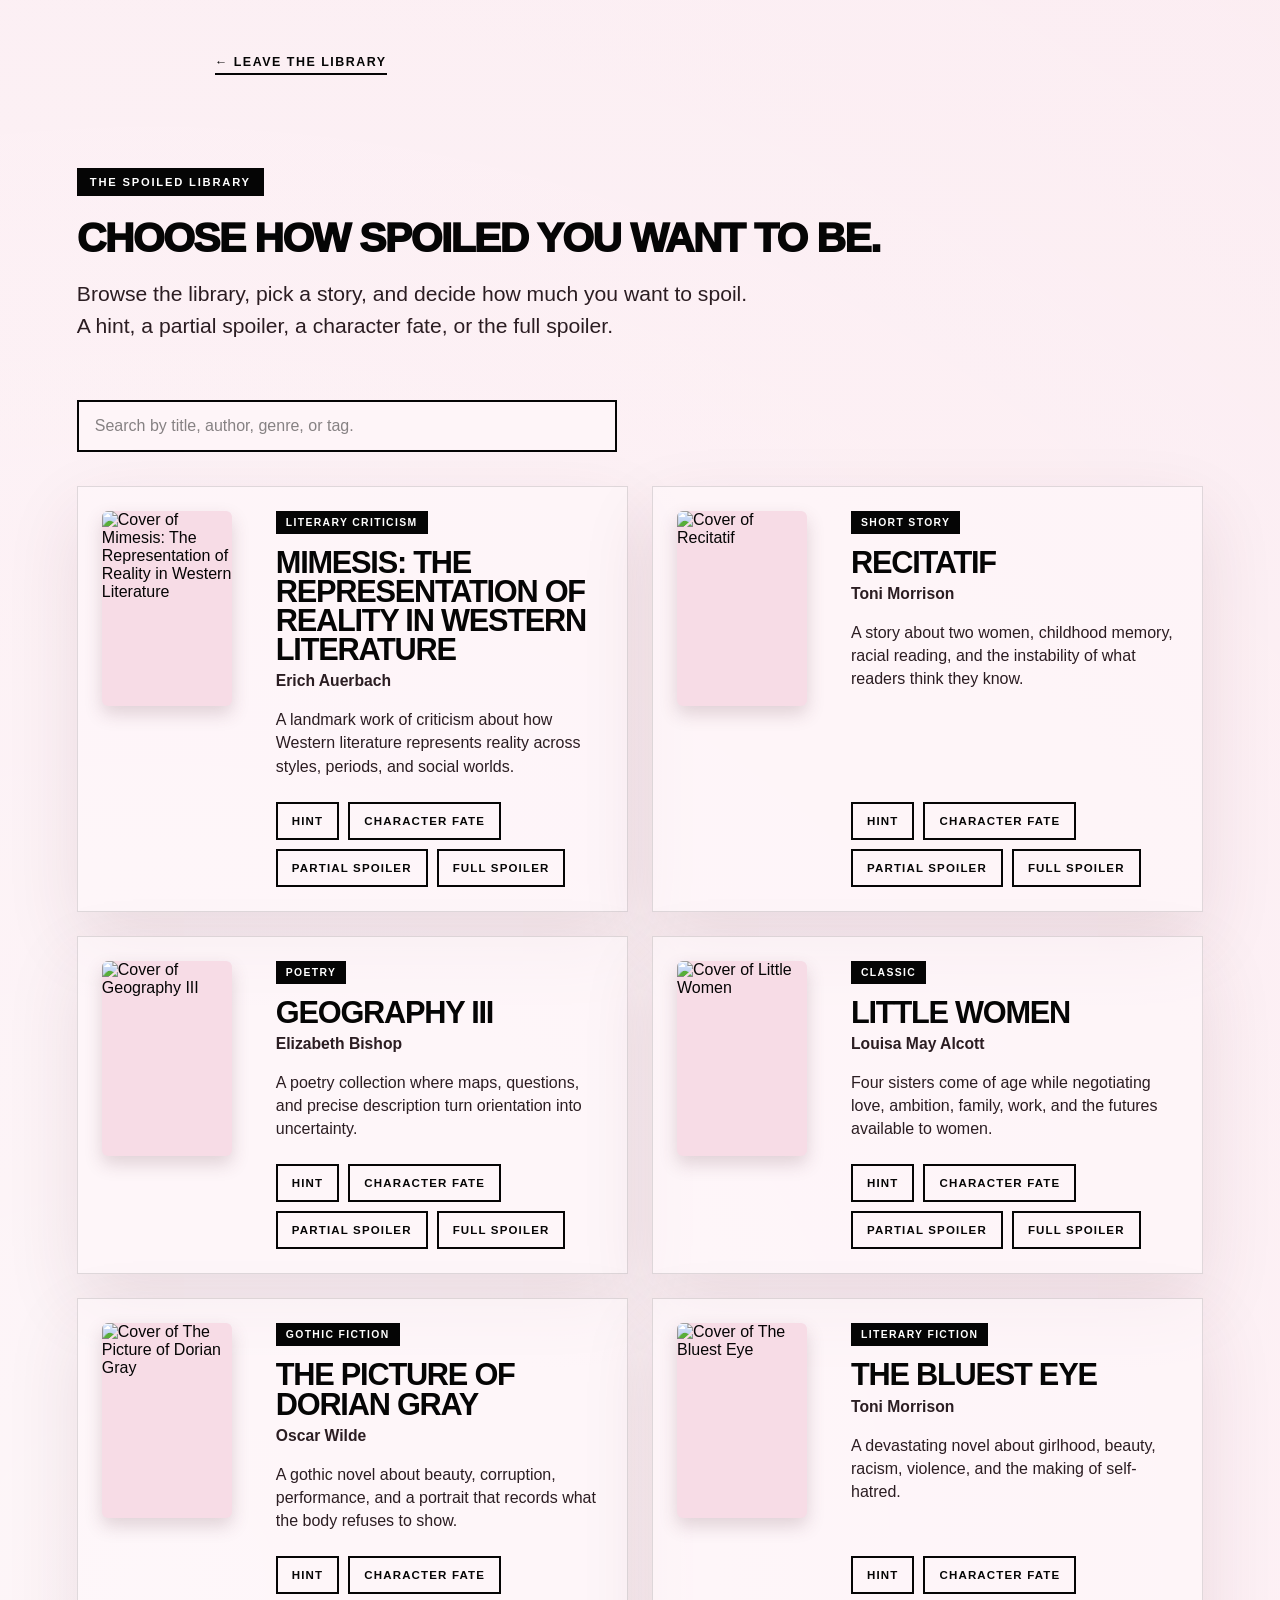
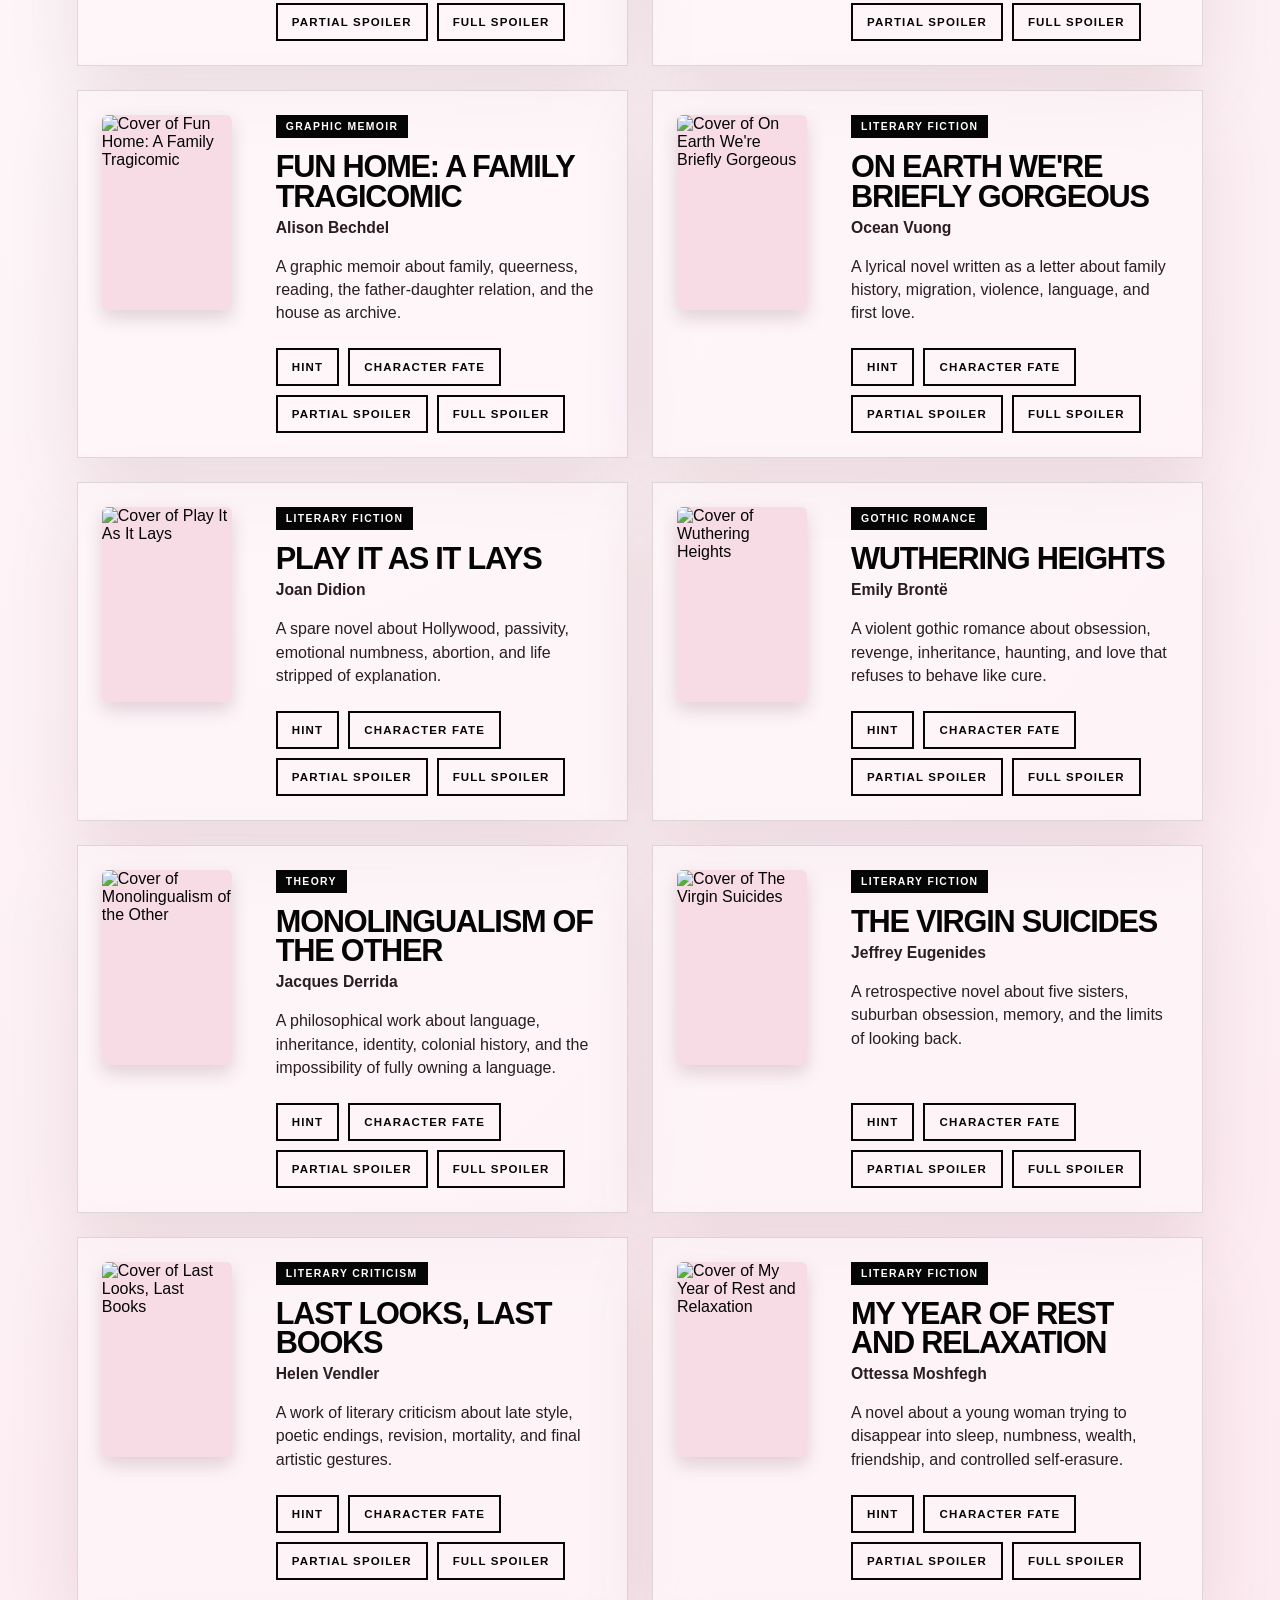
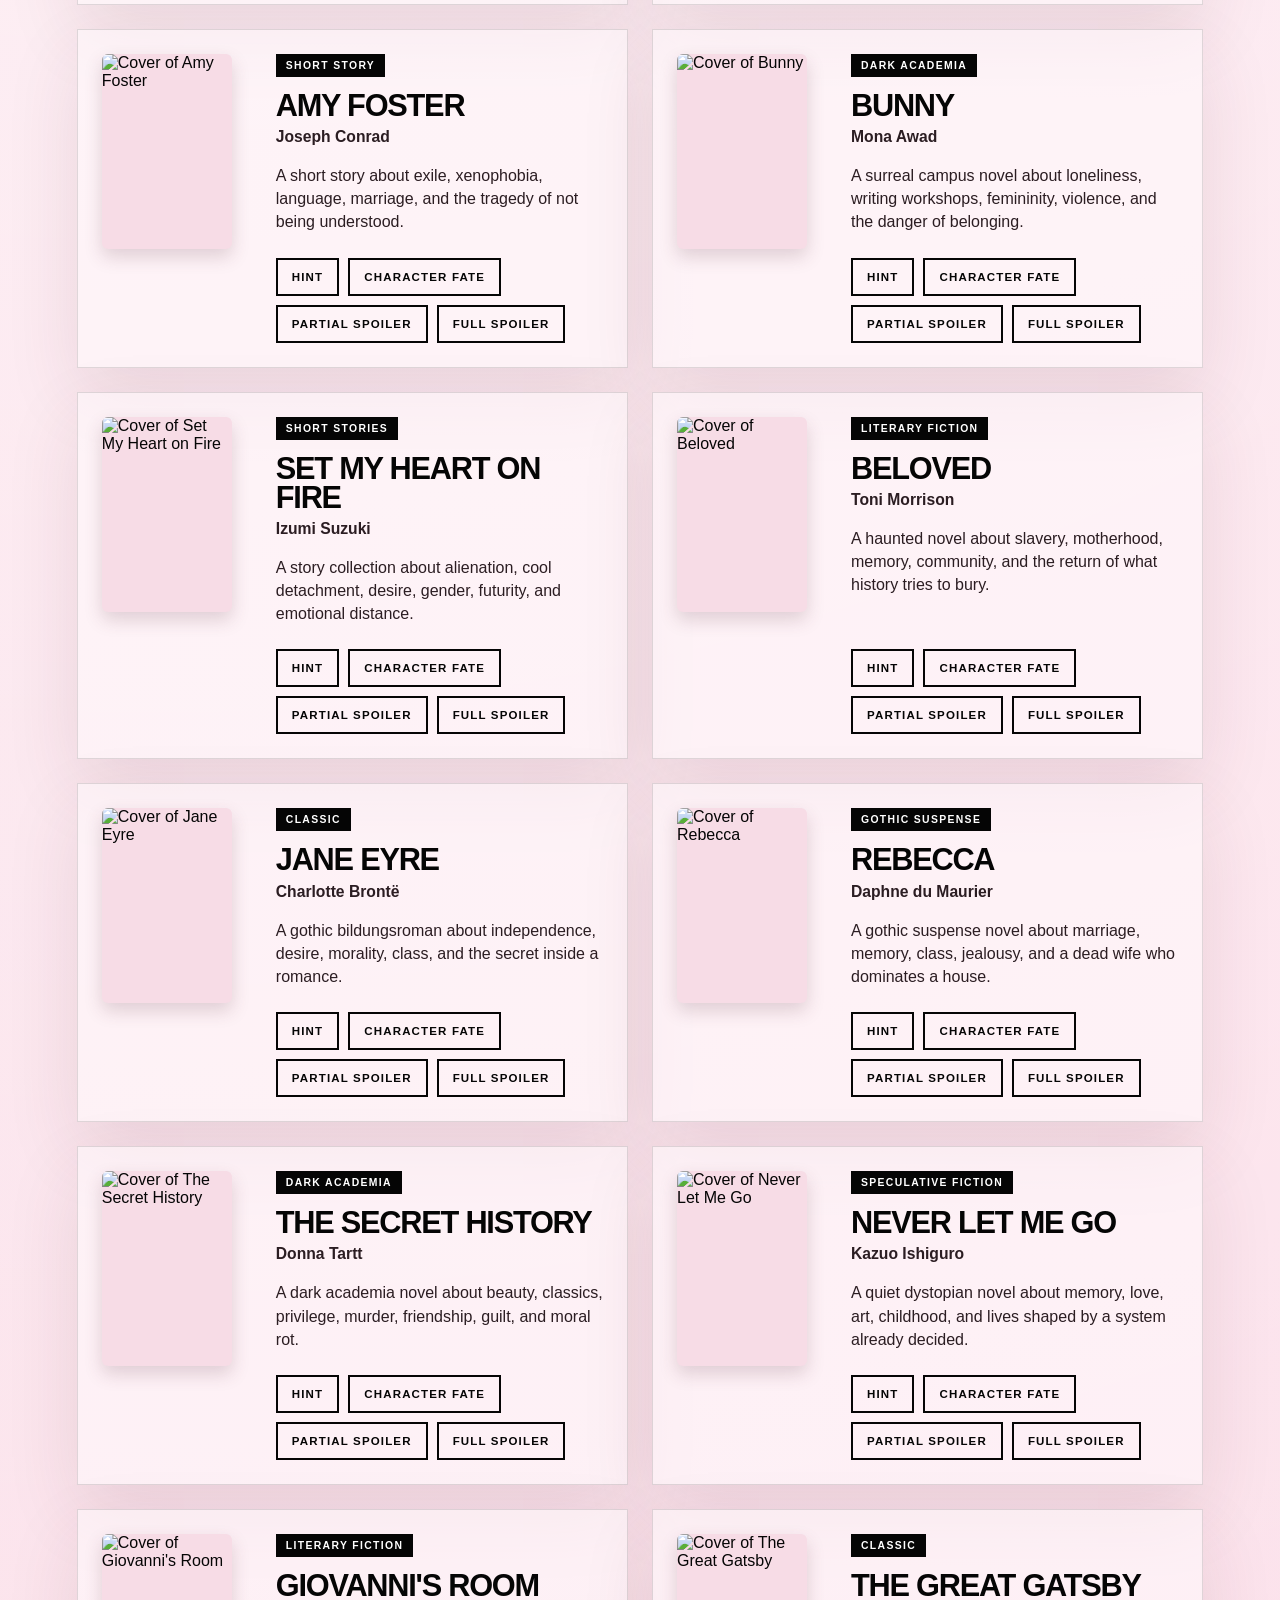
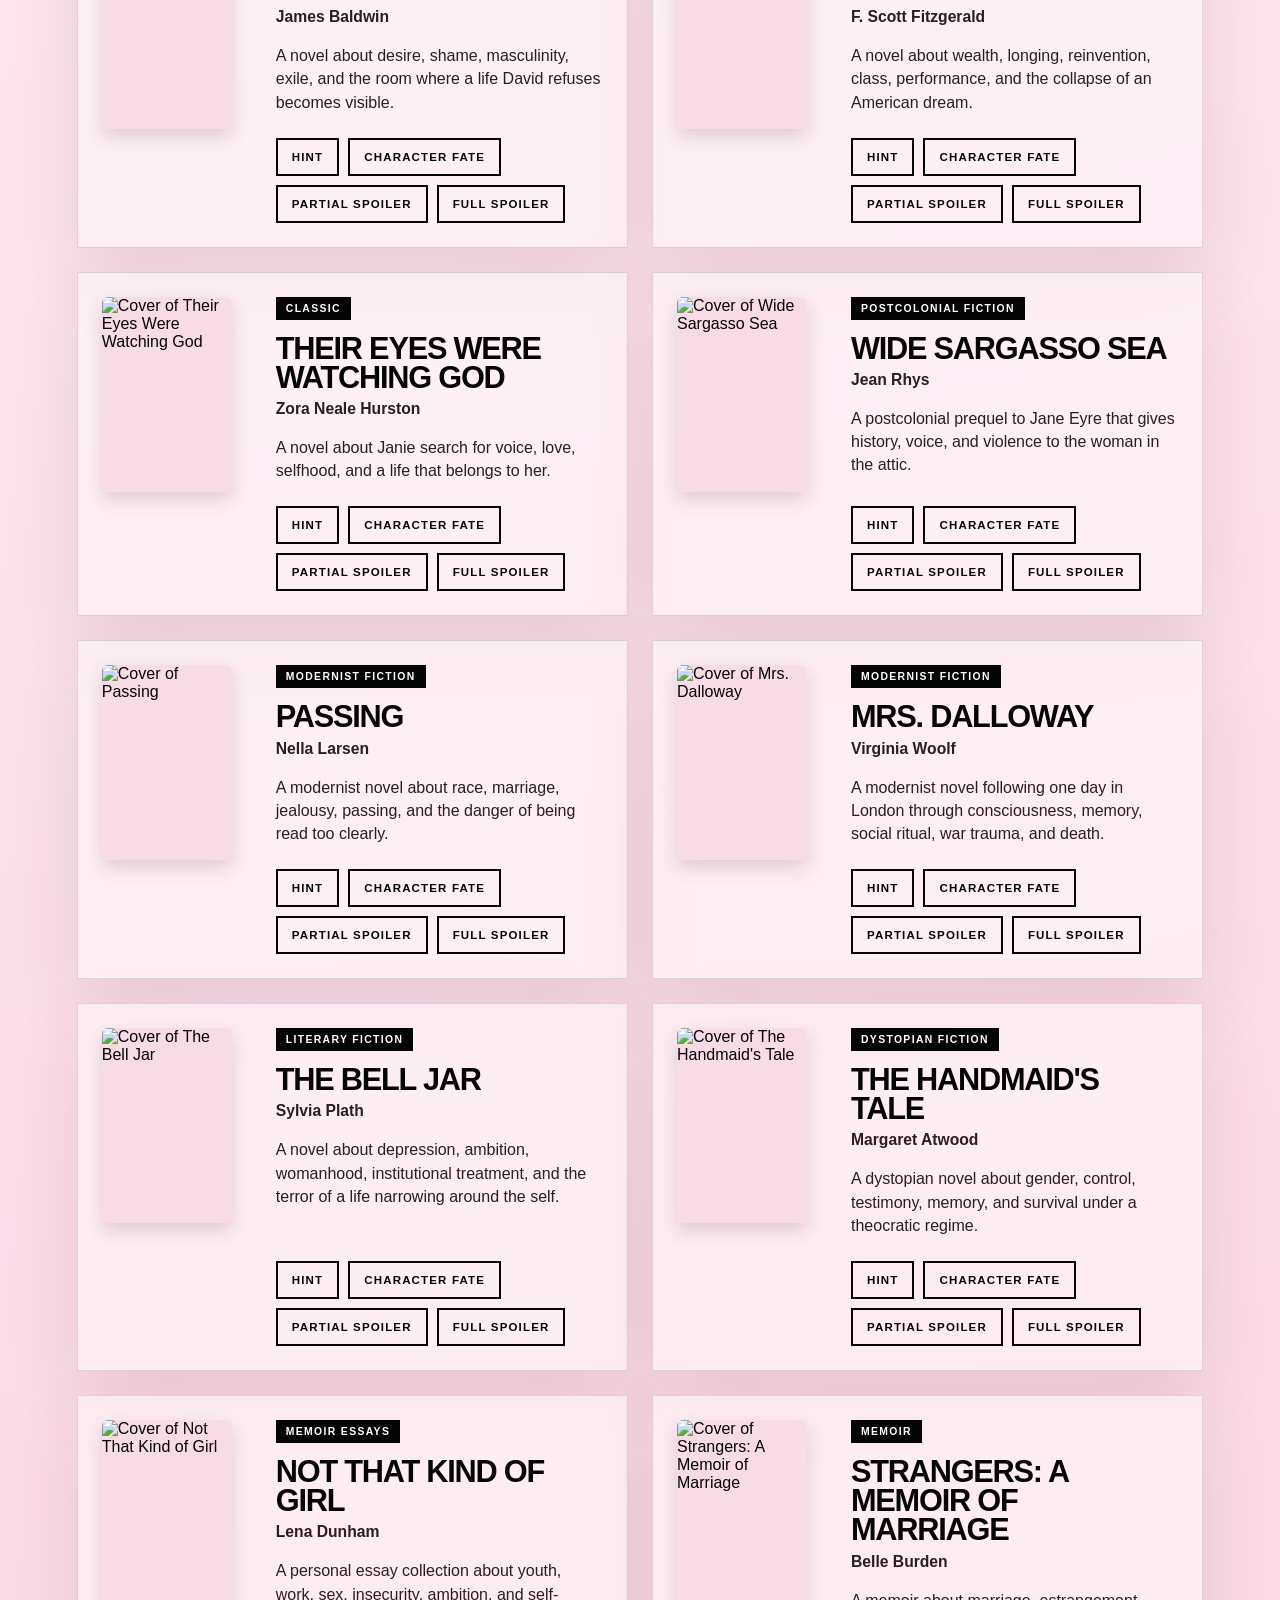
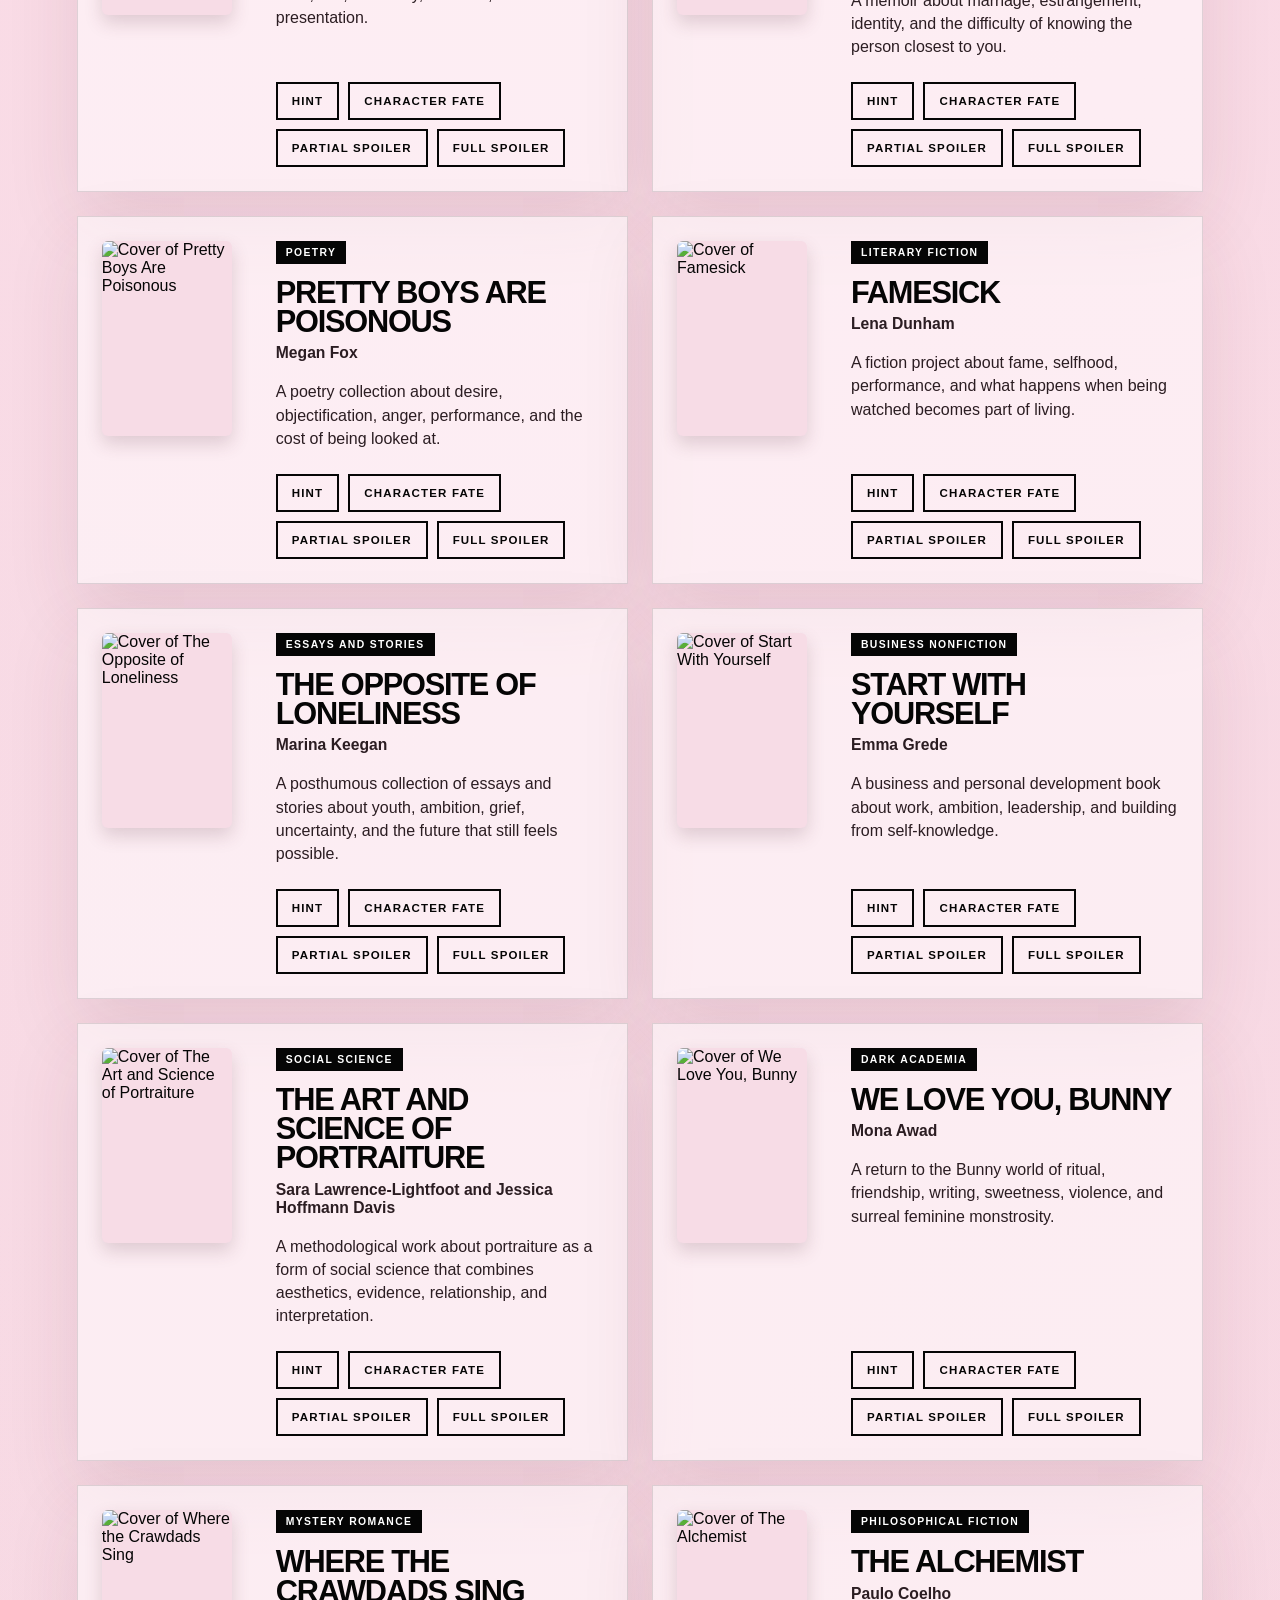
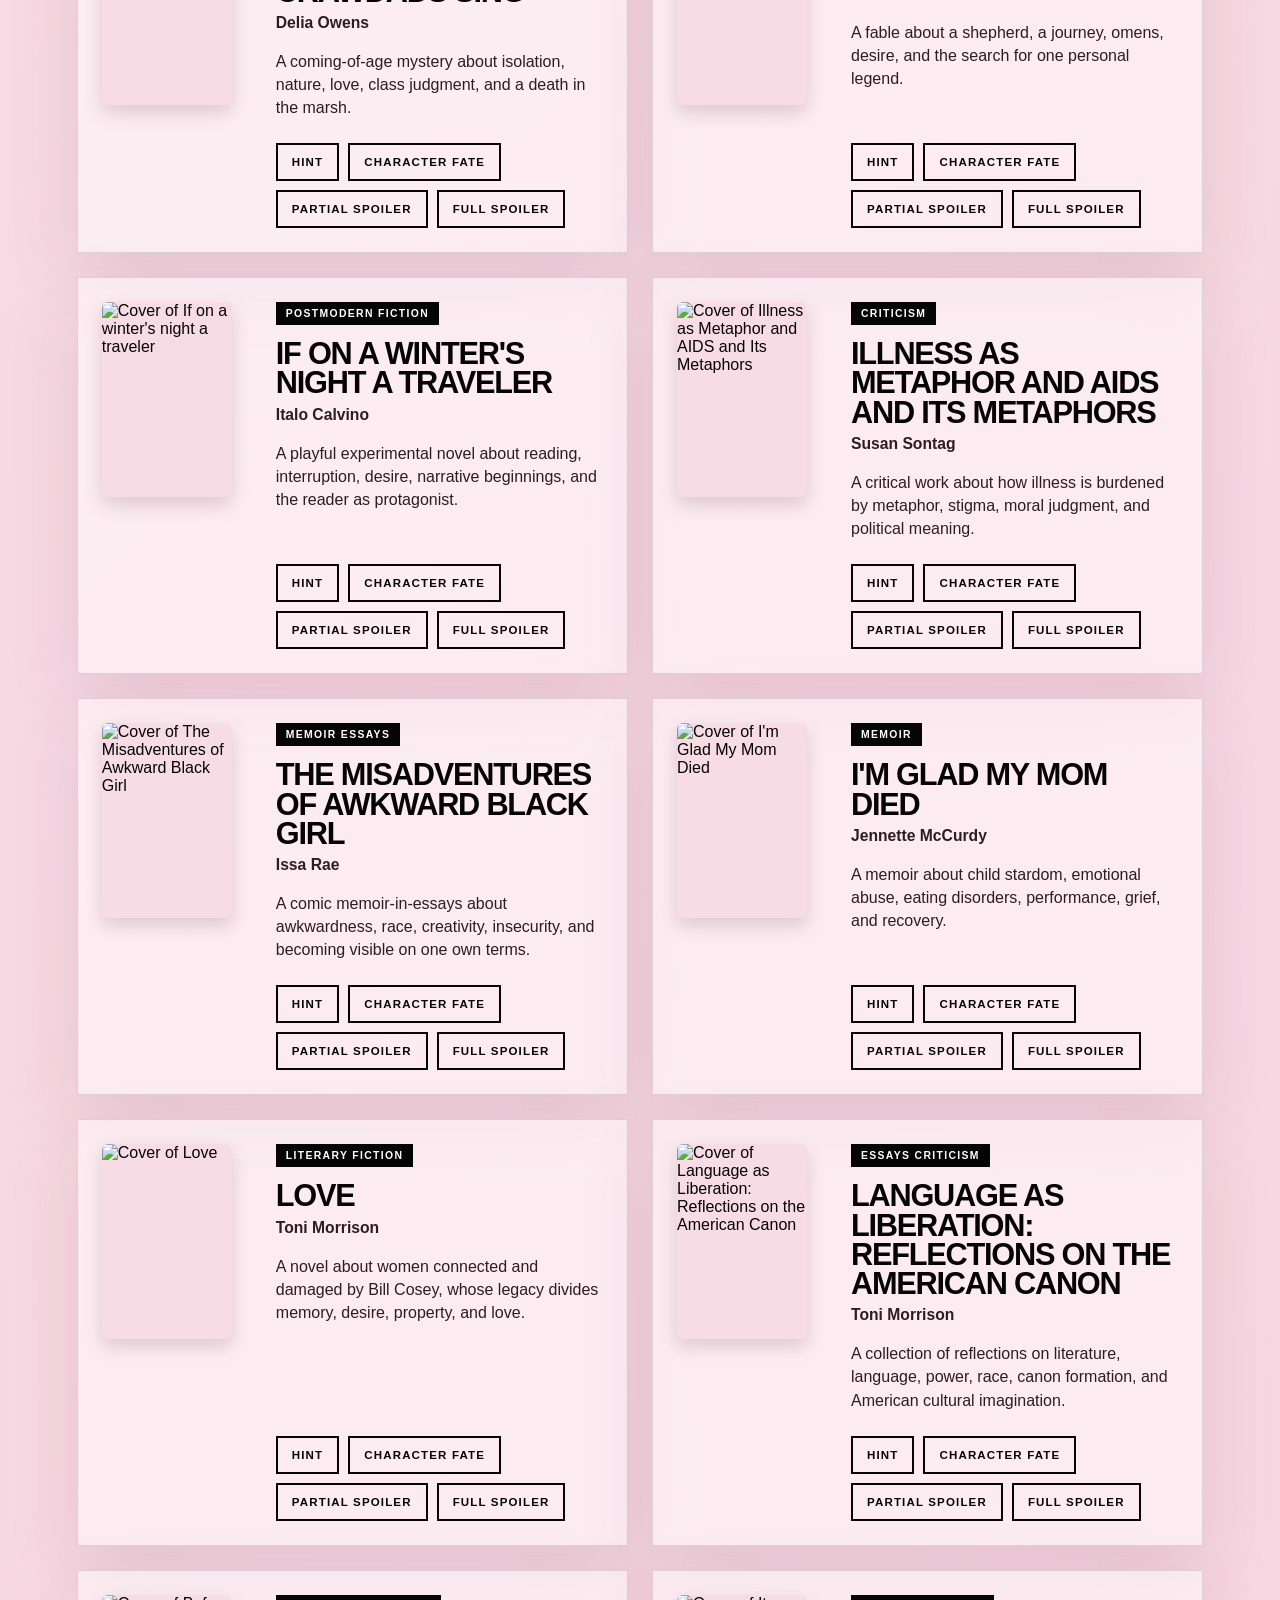
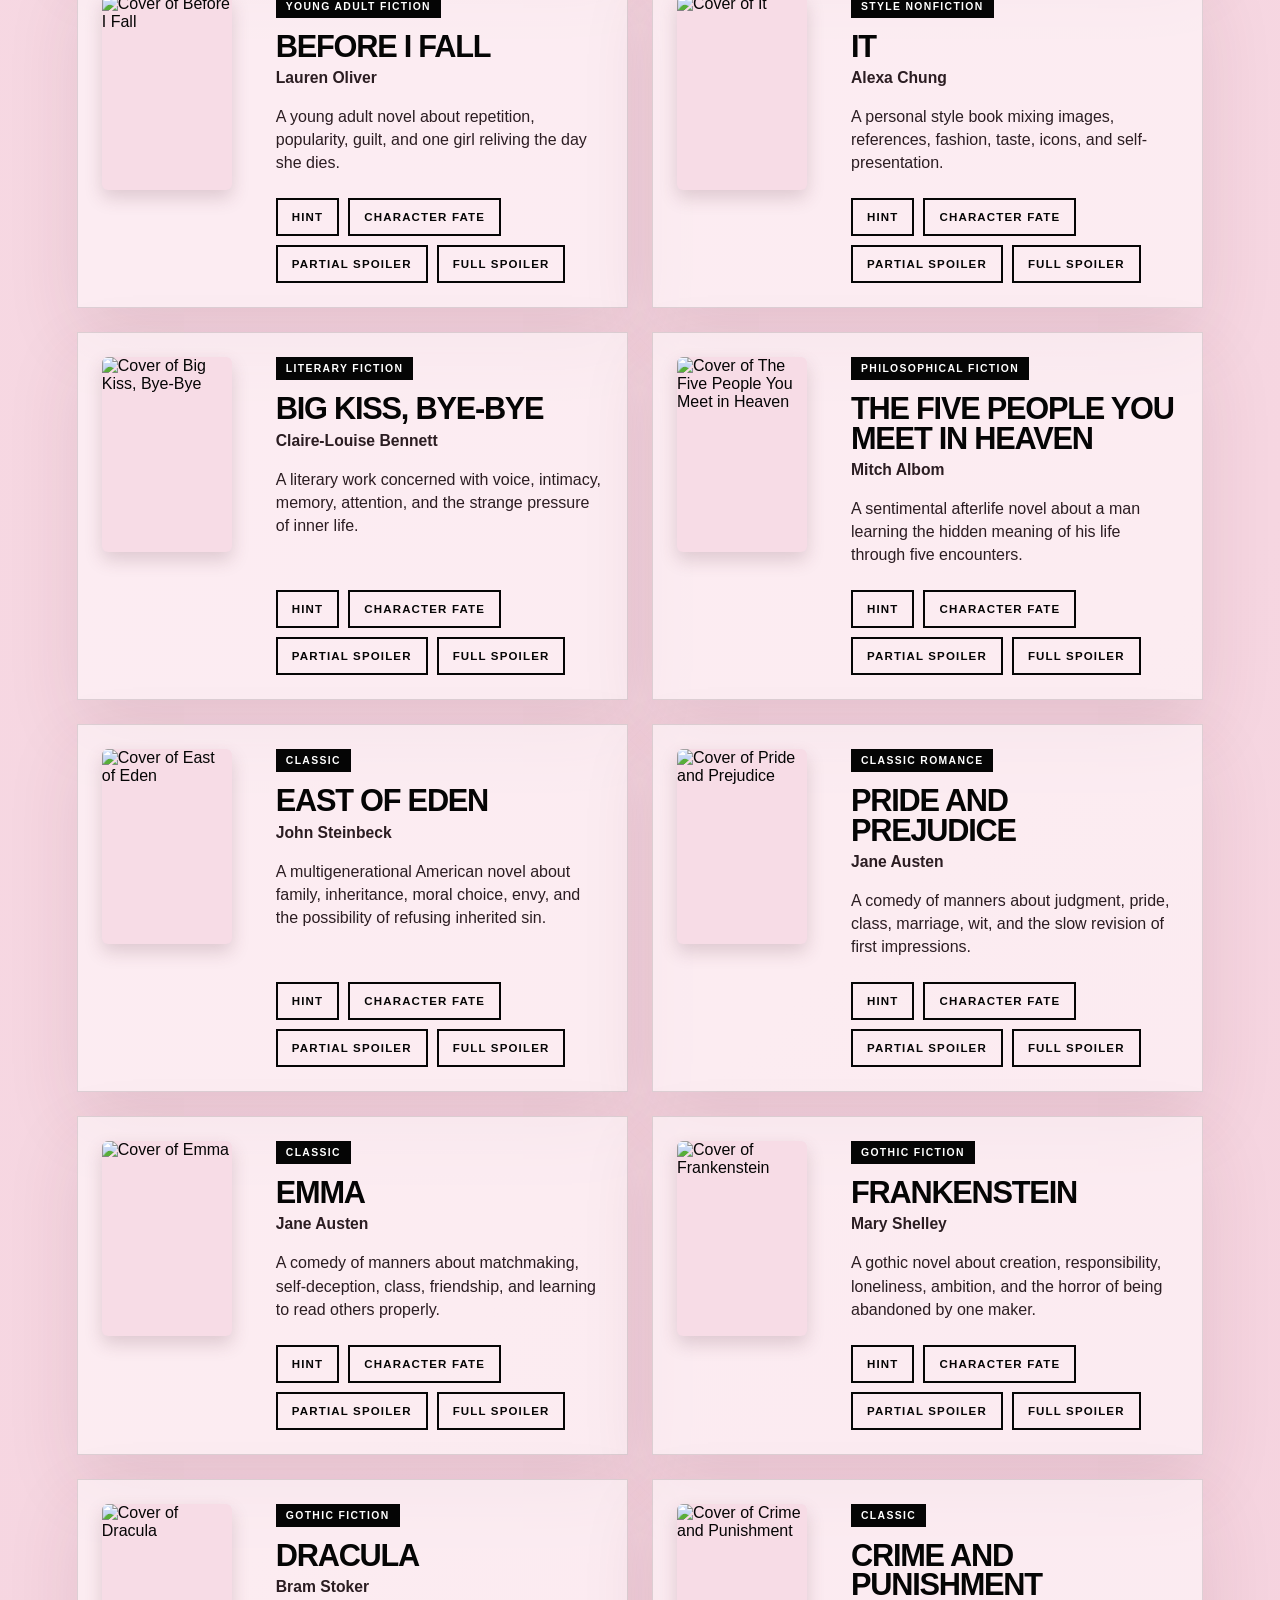
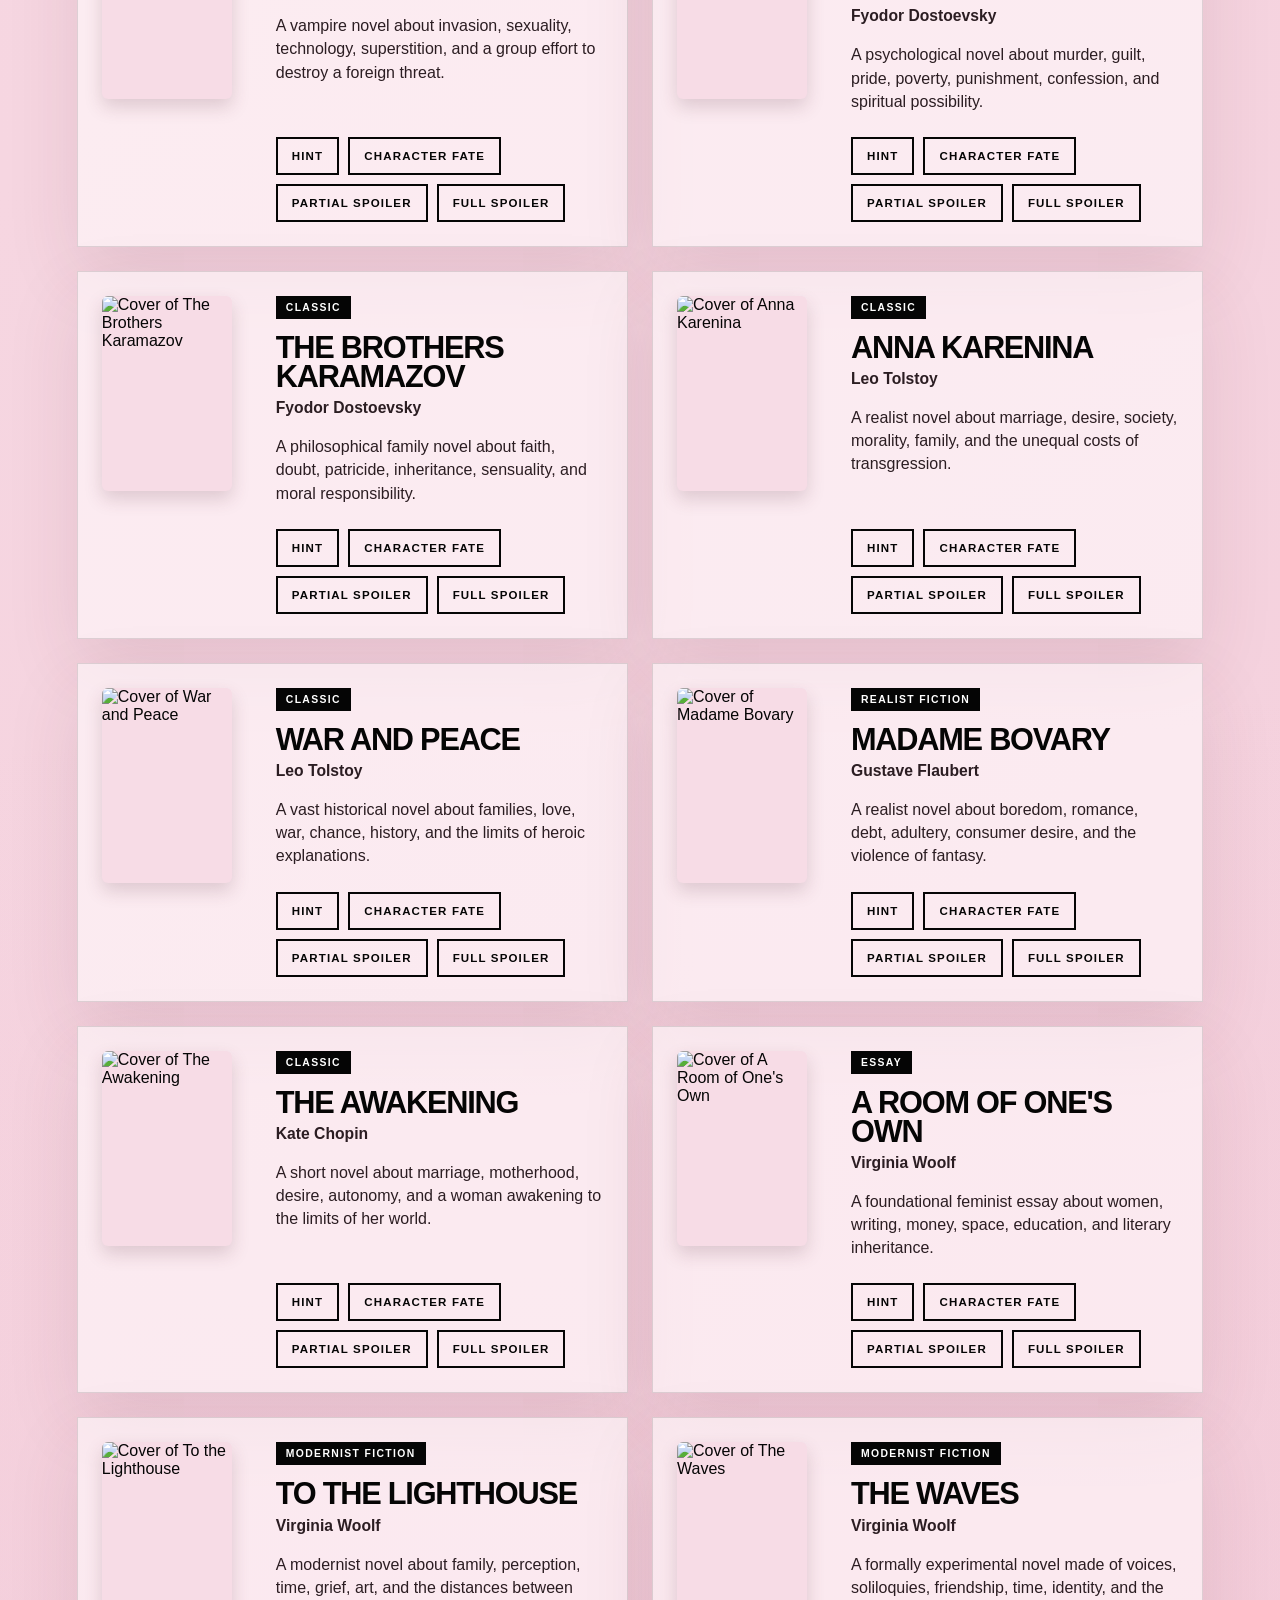
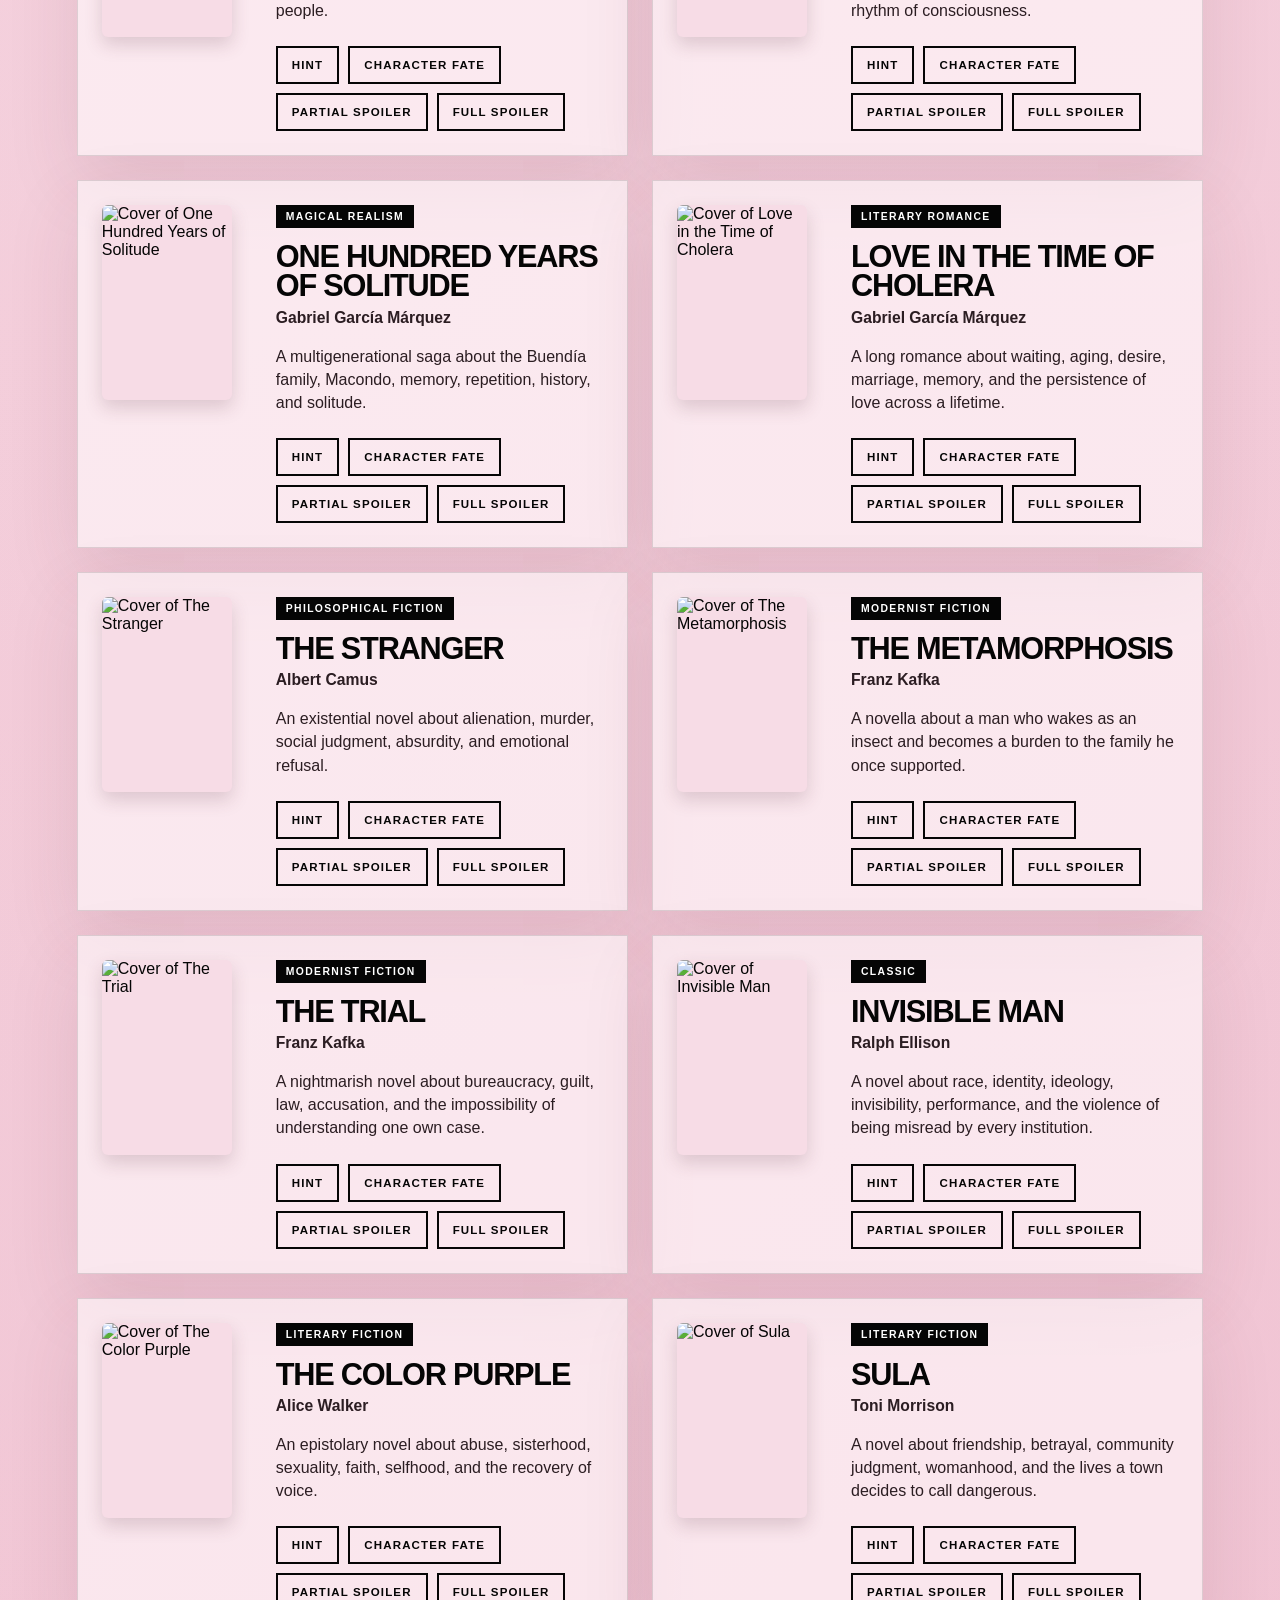
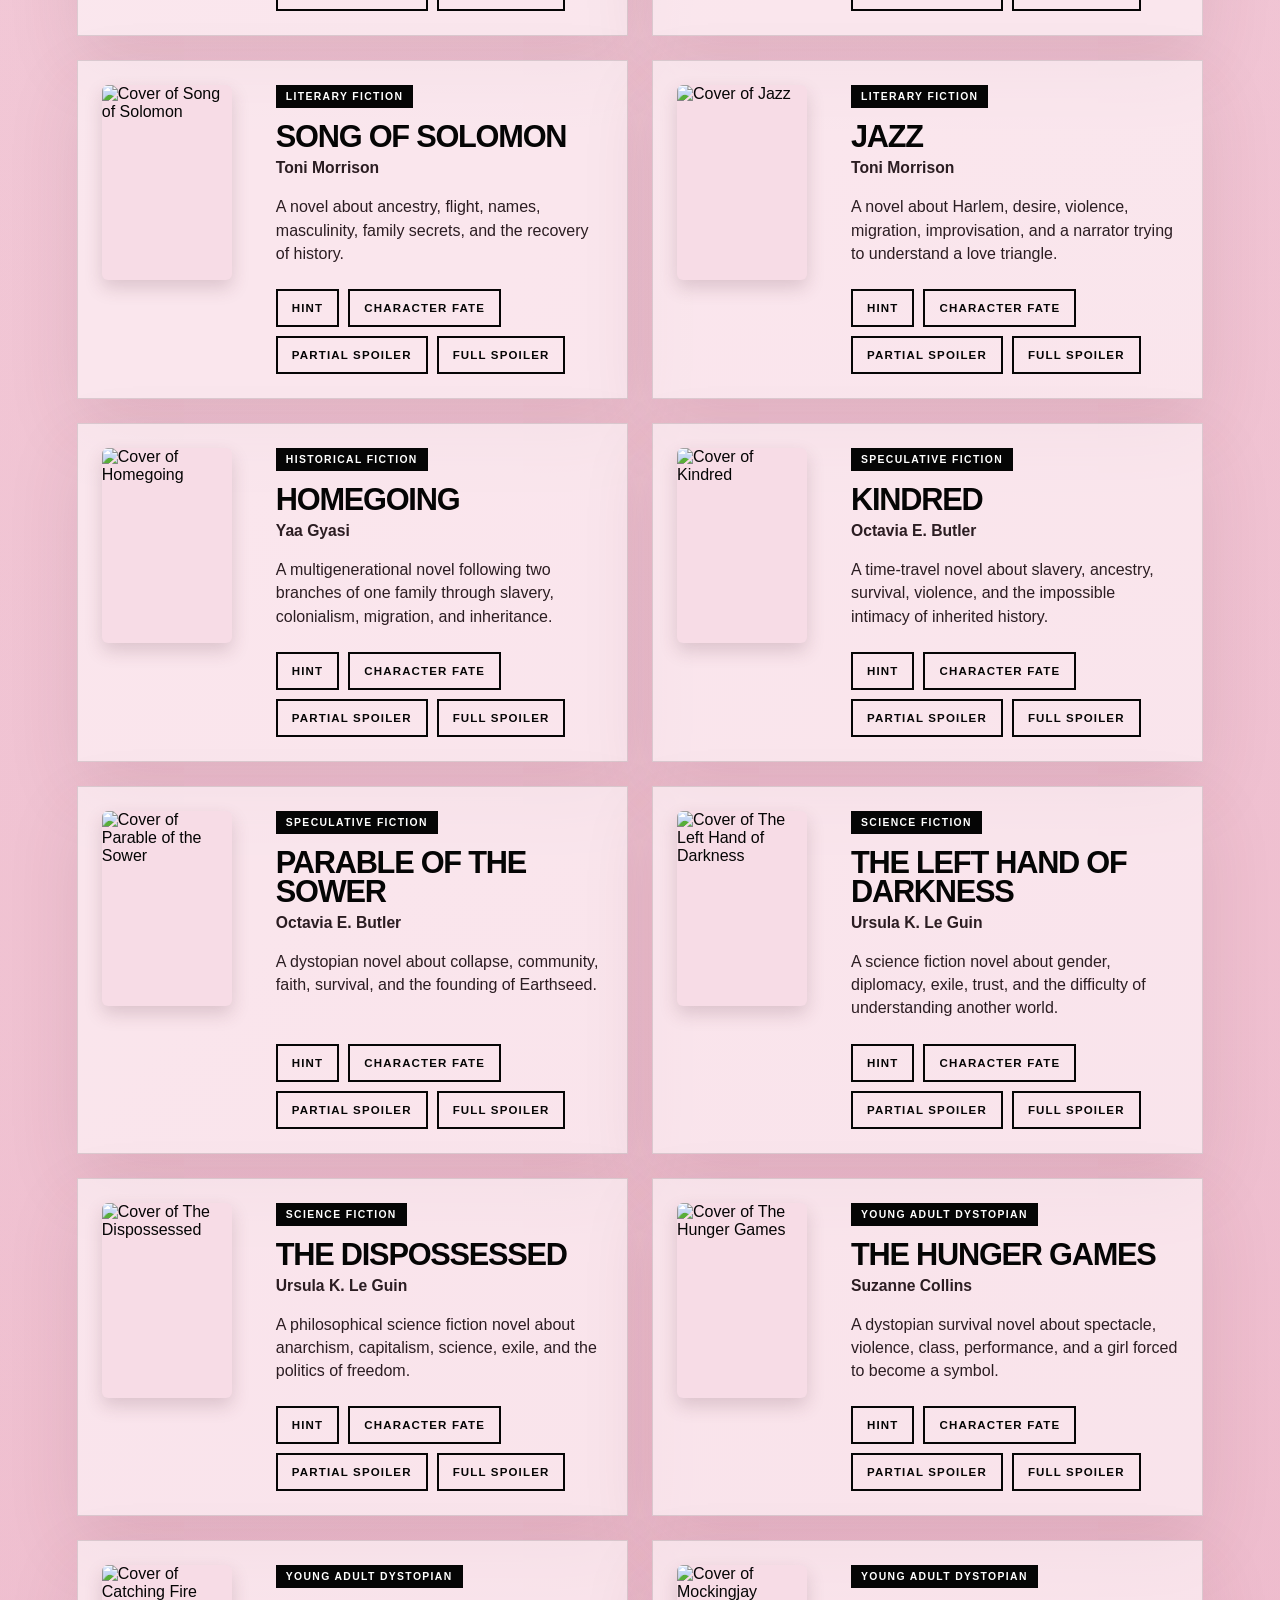
==== library.html @ d6503290 "fixing file name" ====
<!DOCTYPE html>
<html lang="en">
<head>
  <meta charset="UTF-8" />
  <meta name="viewport" content="width=device-width, initial-scale=1.0" />
  <title>Spoiled Library</title>
  <link rel="stylesheet" href="library.css" />
</head>

<body>
  <main class="library-page">

    <header class="library-topbar">
      <a href="index.html" class="logo-link">
        <img src="images/spoiled-logo.png" alt="Spoiled logo" />
      </a>

      <a href="index.html" class="back-link">← Leave the Library </a>
    </header>

    <section class="library-hero">
      <p class="small-label">The Spoiled Library</p>

      <h1>Choose how spoiled you want to be.</h1>

      <p>
        Browse the library, pick a story, and decide how much you want to spoil.
        <br>
        A hint, a partial spoiler, a character fate, or the full spoiler.
      </p>
    </section>

    <section class="search-section">
      <input
        type="text"
        id="searchInput"
        placeholder="Search by title, author, genre, or tag."
      />

    </section>

    <section class="book-grid" id="bookGrid"></section>

  </main>

  <script src="library.js"></script>
</body>
</html>
---- library.css ----
* {
  box-sizing: border-box;
  margin: 0;
  padding: 0;
}

:root {
  --pink: #f6d6e1;
  --pink-light: #f9e2ea;
  --pink-deep: #efbfd0;
  --cream: #fff7fa;
  --black: #050505;
  --text-soft: #2b1d22;
  --border: rgba(5, 5, 5, 0.12);
}

body {
  min-height: 100vh;
  background: var(--pink);
  color: var(--black);
  font-family: Arial, Helvetica, sans-serif;
}

.library-page {
  min-height: 100vh;
  padding: 34px 6vw 80px;
  background:
    radial-gradient(circle at 12% 8%, rgba(255, 255, 255, 0.72), transparent 26%),
    radial-gradient(circle at 88% 20%, rgba(255, 220, 233, 0.55), transparent 30%),
    radial-gradient(circle at 70% 92%, rgba(220, 128, 158, 0.25), transparent 35%),
    linear-gradient(135deg, var(--pink-light) 0%, var(--pink) 54%, var(--pink-deep) 100%);
  overflow-x: hidden;
}

/* TOP BAR */

.library-topbar {
  display: flex;
  justify-content: flex-start;
  align-items: center;
  gap: 28px;
  margin-bottom: 72px;
}

.logo-link {
  display: block;
  width: 110px;
  height: 62px;
  overflow: hidden;
  text-decoration: none;
}

.logo-link img {
  width: 150%;
  margin-left: -24%;
  margin-top: -24%;
  display: block;
  mix-blend-mode: multiply;
  opacity: 0.94;
}

.back-link {
  text-decoration: none;
  color: var(--black);
  font-size: 0.78rem;
  font-weight: 900;
  letter-spacing: 0.12em;
  text-transform: uppercase;
  border-bottom: 2px solid var(--black);
  padding-bottom: 4px;
}

/* HERO */

.library-hero {
  max-width: 980px;
  margin: 0 0 58px;
}

.small-label {
  width: fit-content;
  margin-bottom: 22px;
  padding: 8px 13px;
  background: var(--black);
  color: white;
  font-size: 0.7rem;
  font-weight: 900;
  letter-spacing: 0.16em;
  text-transform: uppercase;
}

.library-hero h1 {
  font-size: clamp(1.9rem, 3.2vw, 4rem);
  line-height: 0.98;
  letter-spacing: -0.04em;
  text-transform: uppercase;
  font-weight: 950;
  margin-bottom: 20px;
}

.library-hero p:last-child {
  max-width: 760px;
  font-size: clamp(1.05rem, 1.65vw, 1.45rem);
  line-height: 1.5;
  color: var(--text-soft);
}

/* SEARCH */

.search-section {
  display: flex;
  justify-content: space-between;
  gap: 28px;
  align-items: center;
  margin-bottom: 34px;
}

.search-section input {
  width: min(540px, 100%);
  border: 2px solid var(--black);
  background: rgba(255, 247, 250, 0.72);
  padding: 15px 16px;
  font-size: 1rem;
  color: var(--black);
  outline: none;
}

.search-section input::placeholder {
  color: rgba(5, 5, 5, 0.48);
}

/* BOOK GRID */

.book-grid {
  display: grid;
  grid-template-columns: repeat(2, minmax(0, 1fr));
  gap: 24px;
}

.book-card {
  display: grid;
  grid-template-columns: 150px 1fr;
  gap: 24px;
  background: rgba(255, 247, 250, 0.66);
  border: 1px solid var(--border);
  padding: 24px;
  box-shadow: 0 28px 70px rgba(89, 34, 56, 0.11);
}


.book-cover {
  width: 130px;
  height: 195px;
  flex-shrink: 0;
  border-radius: 6px;
  overflow: hidden;
  background-color: #f7dce6;
  display: flex;
  align-items: center;
  justify-content: center;
  box-shadow: 0 8px 18px rgba(90, 45, 60, 0.18);
}

.book-cover img {
  width: 100%;
  height: 100%;
  object-fit: cover;
  display: block;
}

.book-info {
  display: flex;
  flex-direction: column;
}

.genre {
  width: fit-content;
  margin-bottom: 14px;
  padding: 6px 10px;
  background: var(--black);
  color: white;
  font-size: 0.65rem;
  font-weight: 900;
  letter-spacing: 0.13em;
  text-transform: uppercase;
}

.book-info h2 {
  font-size: clamp(1.8rem, 2.4vw, 2.8rem);
  line-height: 0.95;
  letter-spacing: -0.04em;
  text-transform: uppercase;
  margin-bottom: 8px;
}

.author {
  font-size: 0.98rem;
  font-weight: 700;
  color: var(--text-soft);
  margin-bottom: 18px;
}

.description {
  font-size: 1rem;
  line-height: 1.45;
  color: var(--text-soft);
  margin-bottom: 24px;
}
/* SPOILER BUTTONS */

.spoiler-options {
  display: flex;
  flex-wrap: wrap;
  gap: 9px;
  margin-top: auto;
}

.spoiler-options button {
  border: 2px solid var(--black);
  background: transparent;
  color: var(--black);
  padding: 11px 14px;
  font-size: 0.72rem;
  font-weight: 900;
  letter-spacing: 0.1em;
  text-transform: uppercase;
  cursor: pointer;
  transition: 0.2s ease;
}

.spoiler-options button:hover,
.spoiler-options button.selected {
  background: var(--black);
  color: white;
}

.spoiler-box {
  display: none;
  margin-top: 18px;
  padding: 16px;
  background: rgba(255, 255, 255, 0.5);
  border-left: 4px solid var(--black);
  font-size: 0.98rem;
  line-height: 1.45;
  color: var(--text-soft);
}

.spoiler-box.show {
  display: block;
}

/* RESPONSIVE */

@media (max-width: 1050px) {
  .search-section {
    flex-direction: column;
    align-items: flex-start;
  }

  .filter-buttons {
    justify-content: flex-start;
  }

  .book-grid {
    grid-template-columns: 1fr;
  }
}

@media (max-width: 620px) {
  .library-page {
    padding: 28px 5vw 60px;
  }

  .library-topbar {
    gap: 20px;
  }

  .logo-link {
    width: 100px;
    height: 56px;
  }

  .book-card {
    grid-template-columns: 1fr;
  }

  .book-cover {
    min-height: 170px;
  }
}
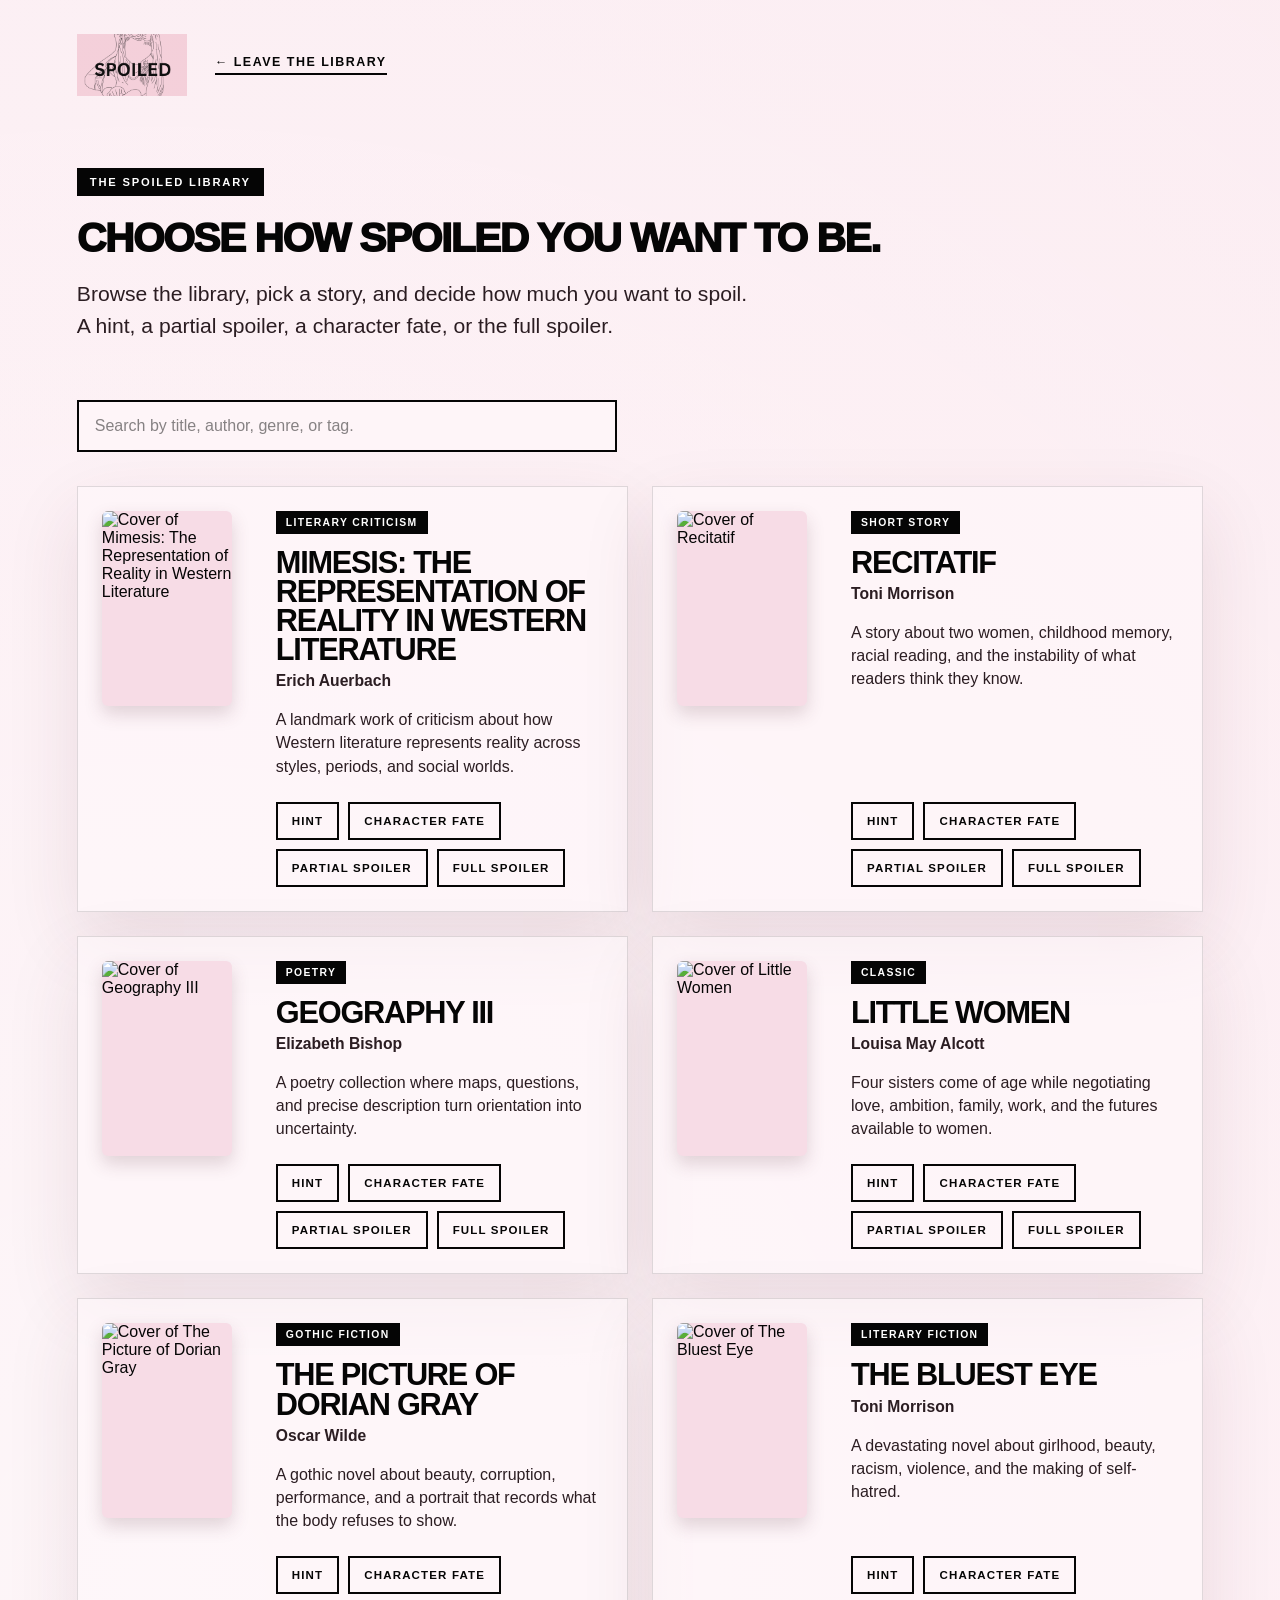
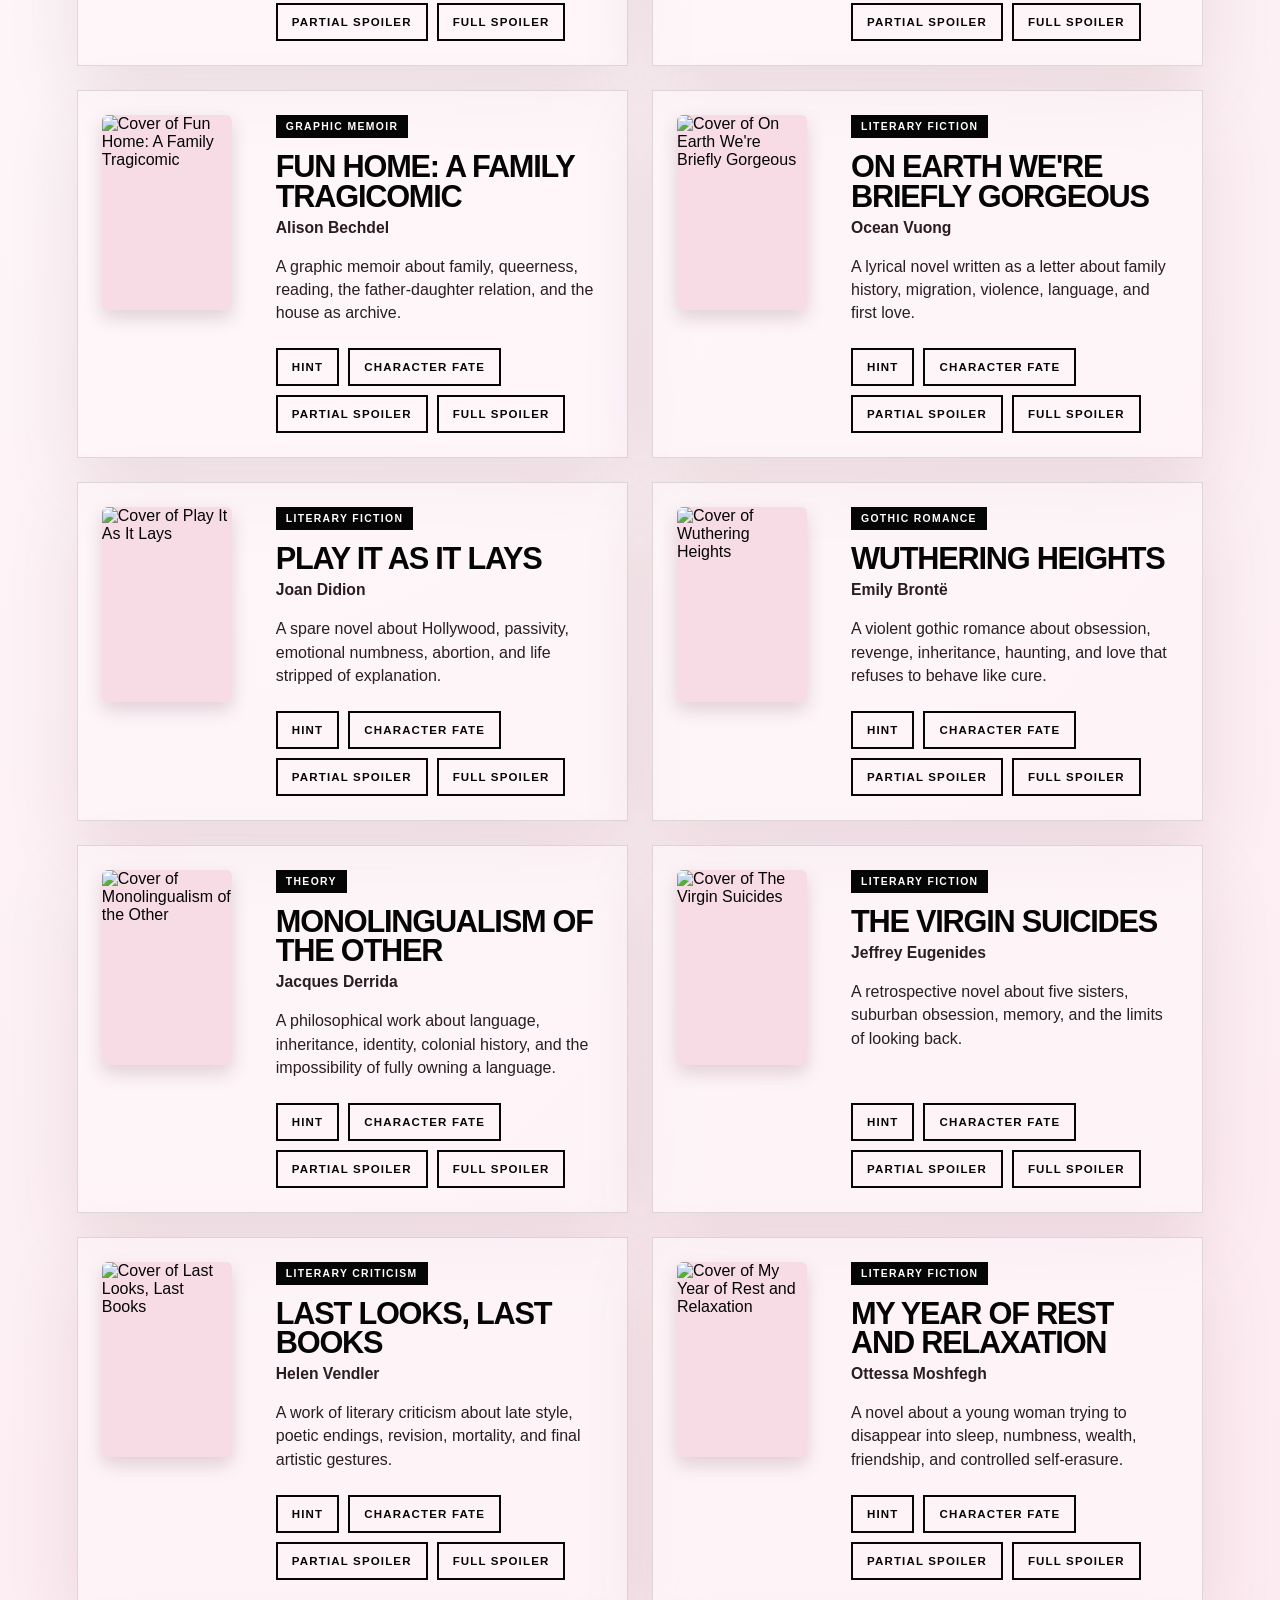
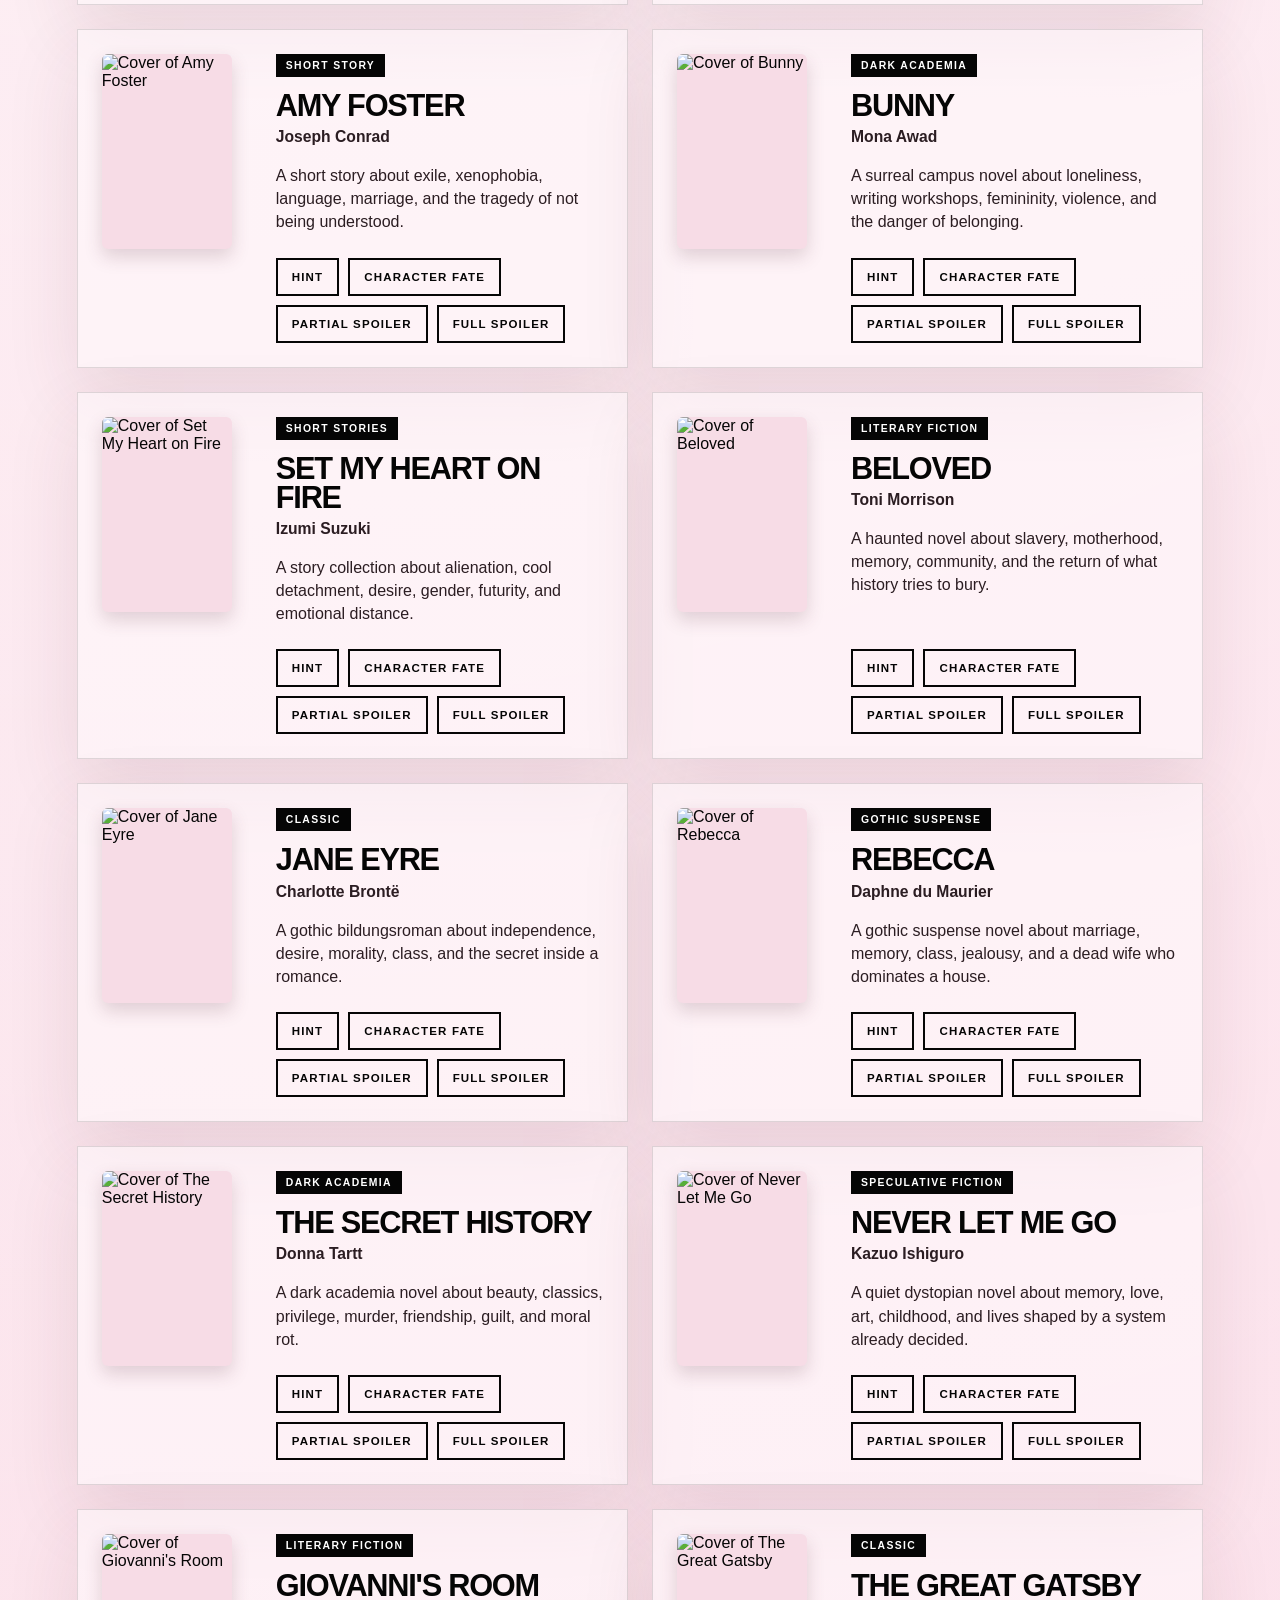
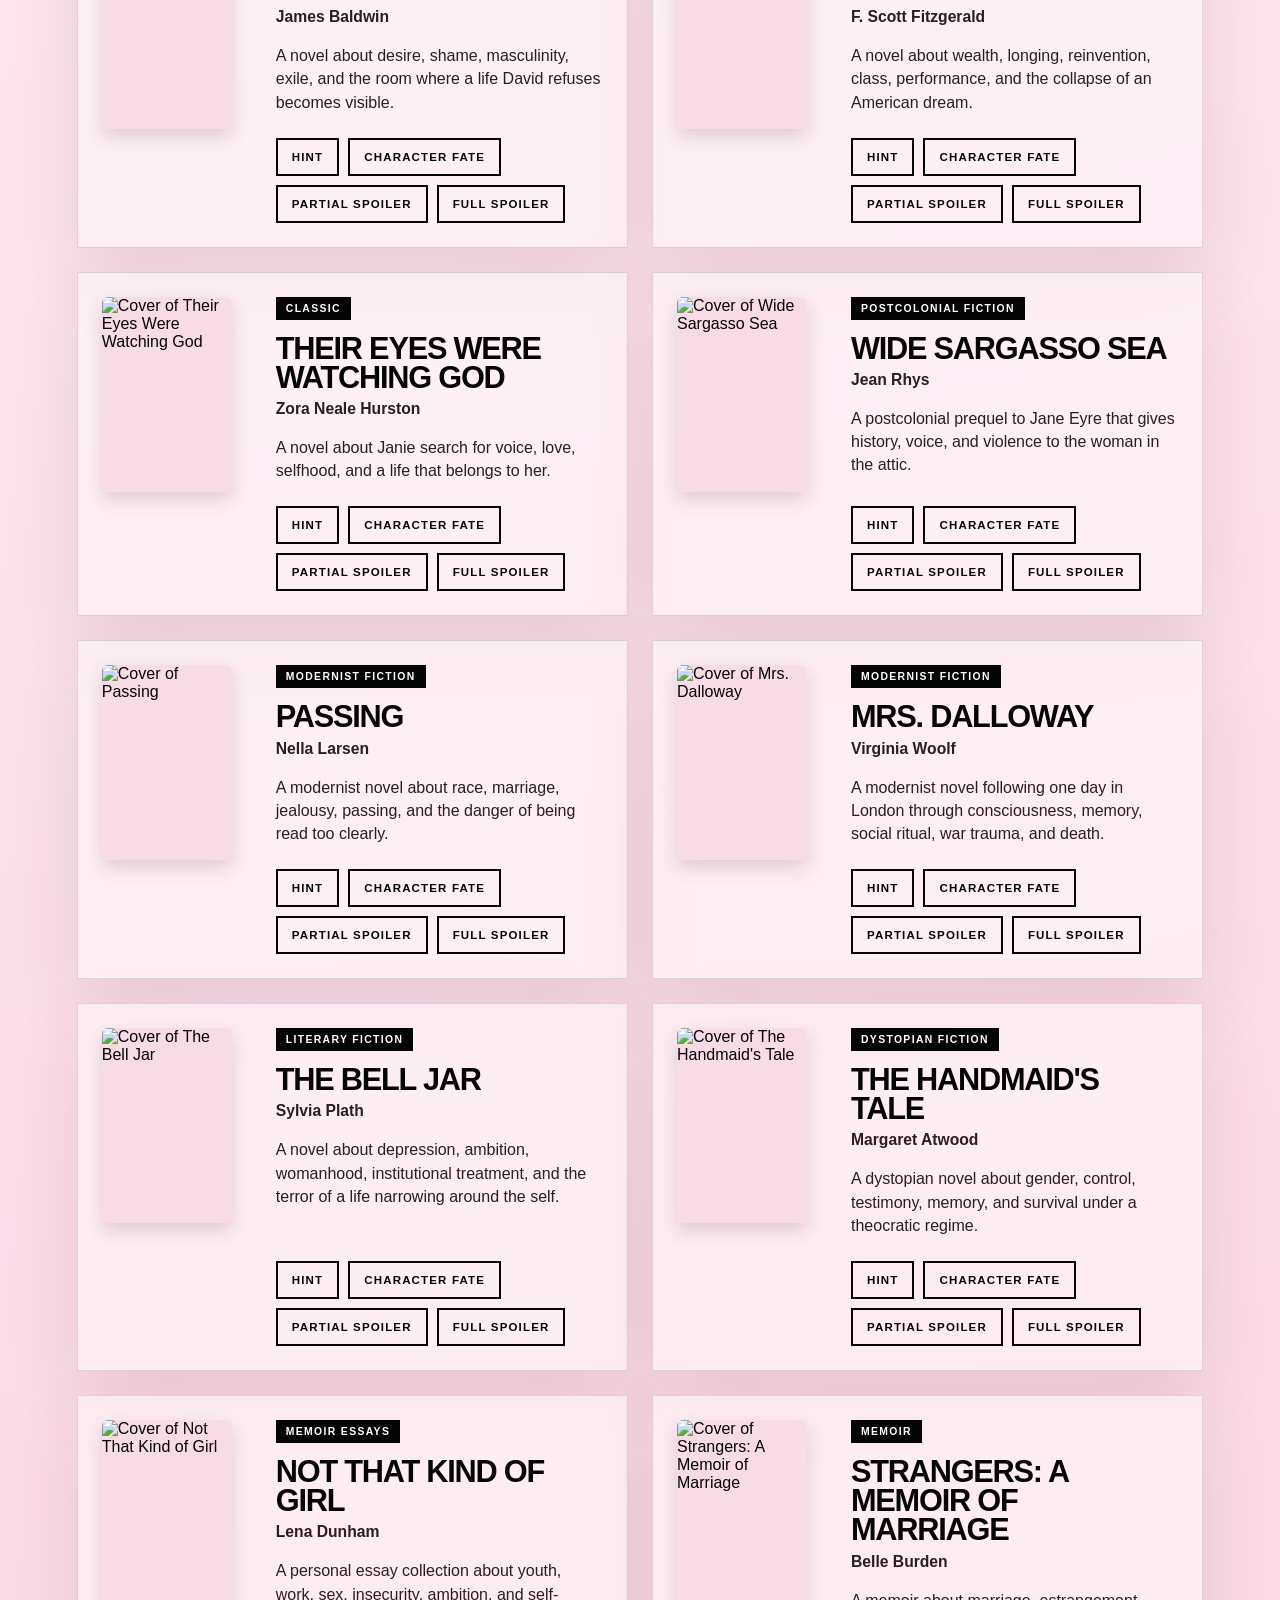
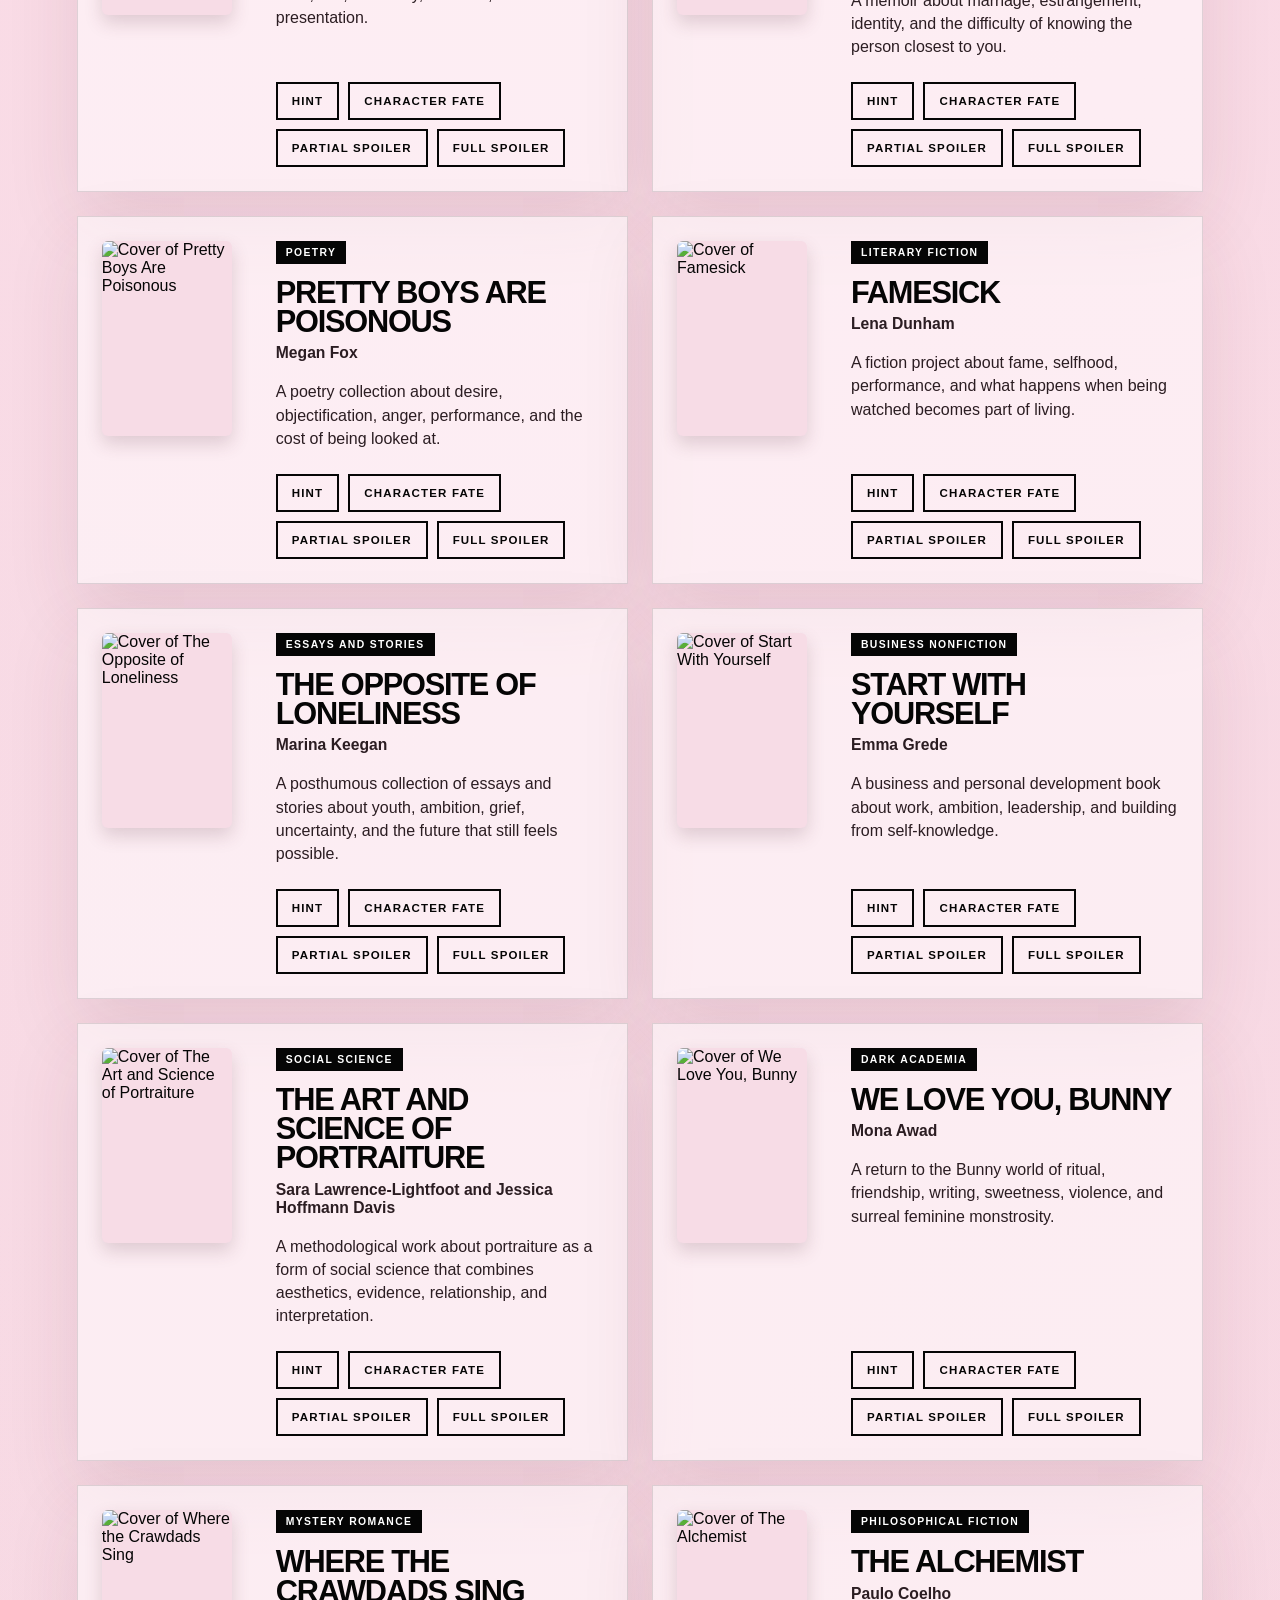
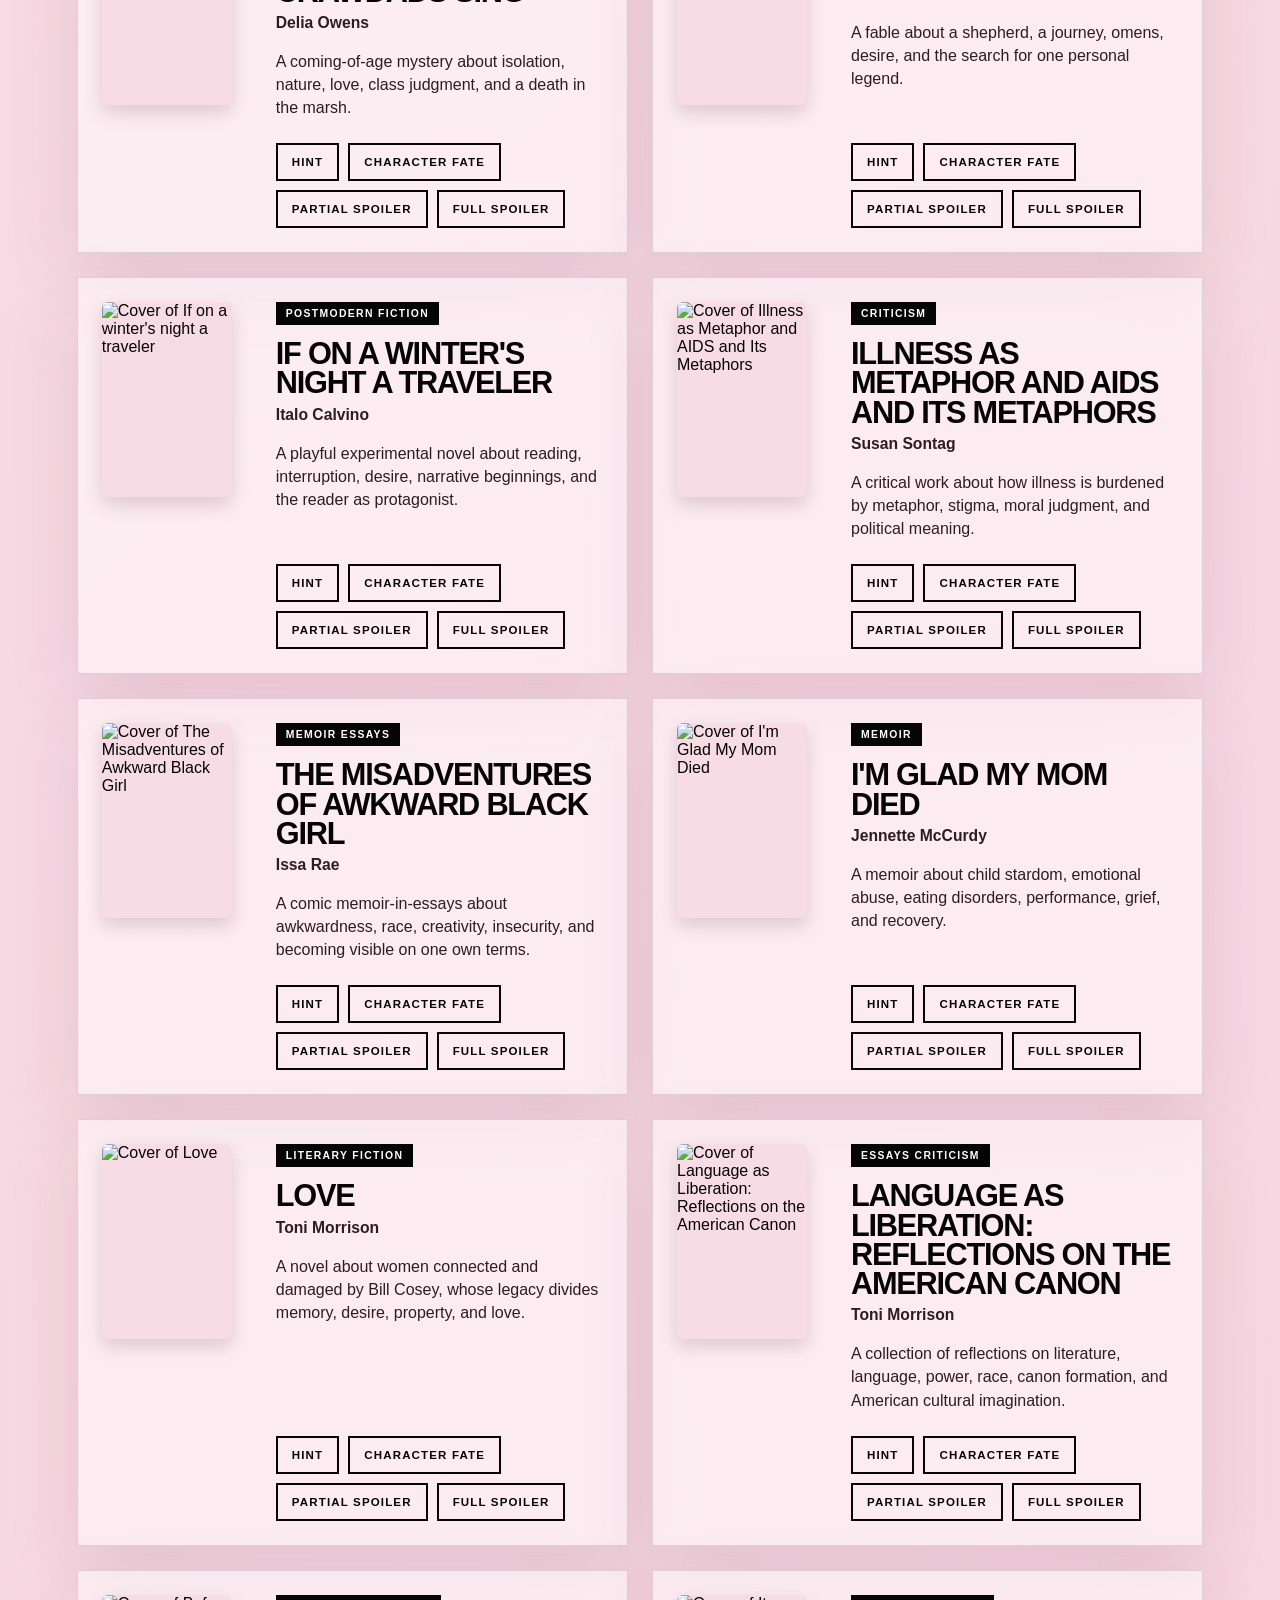
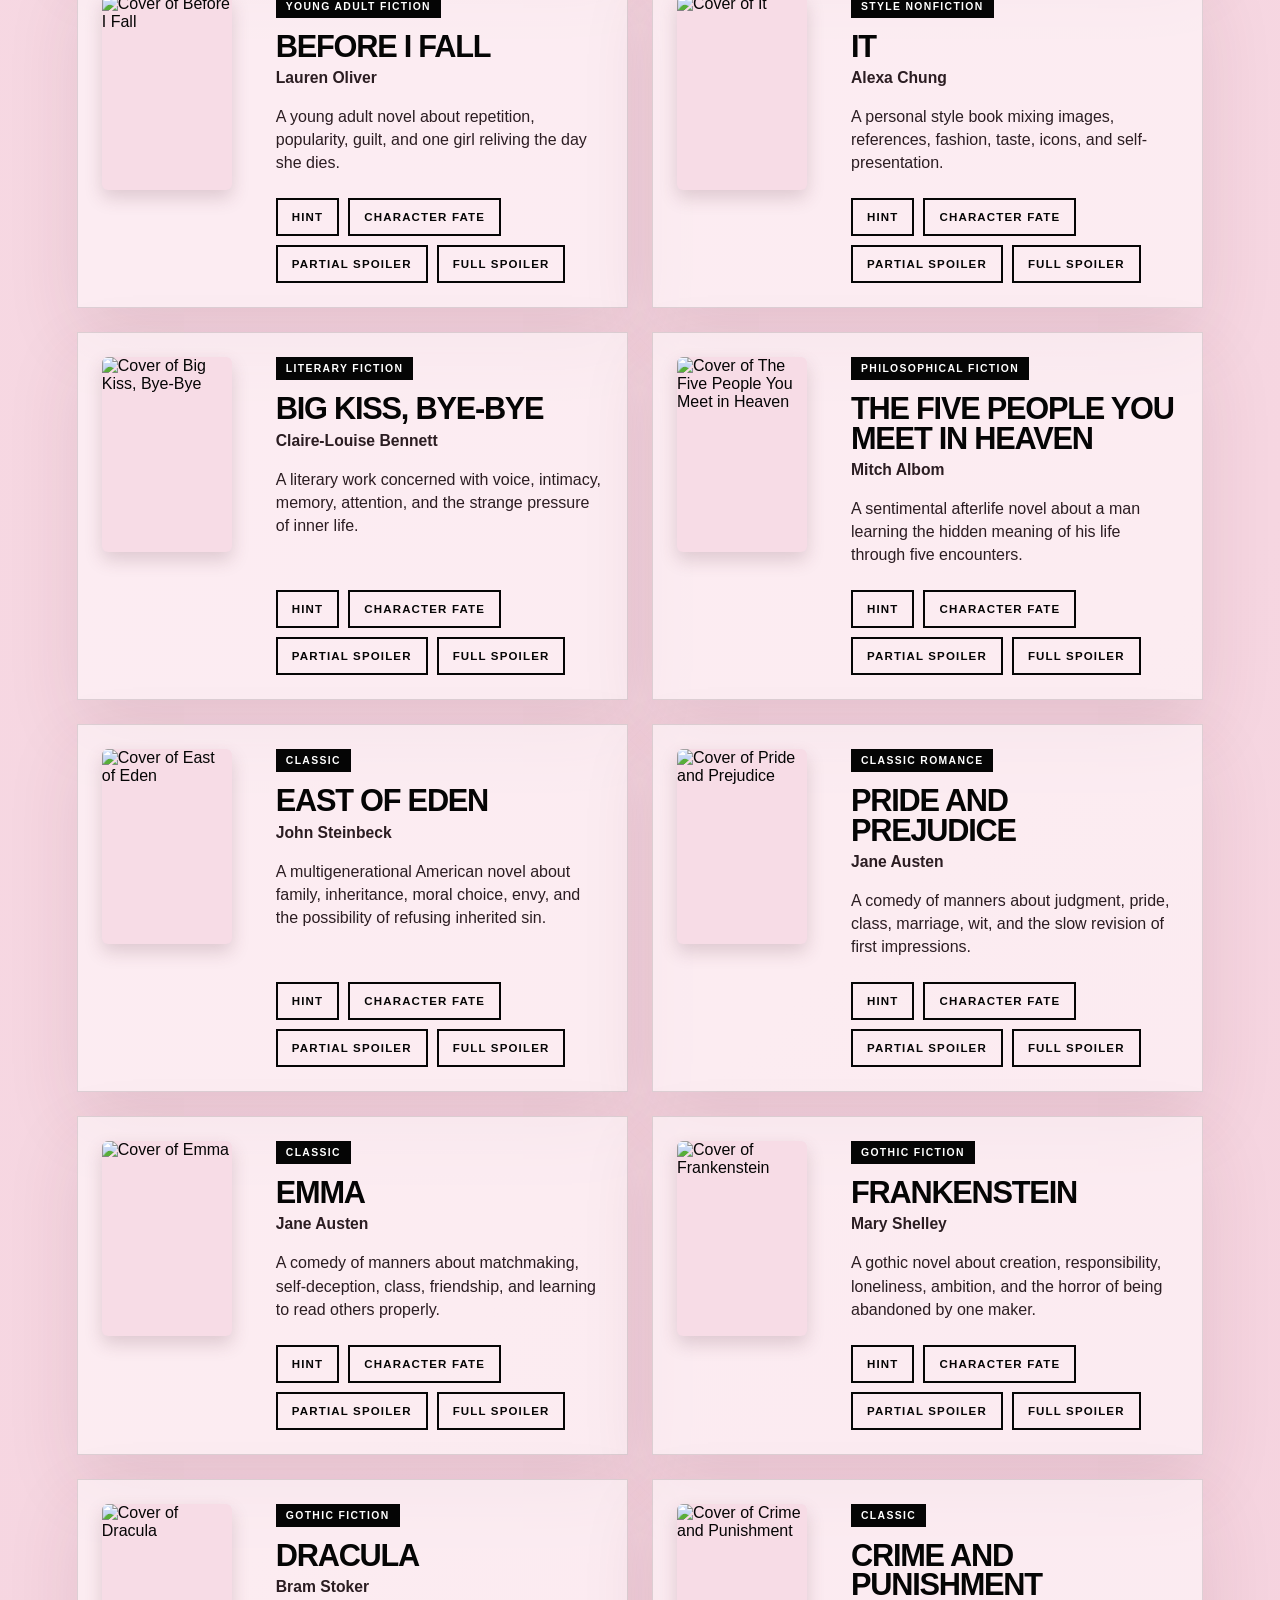
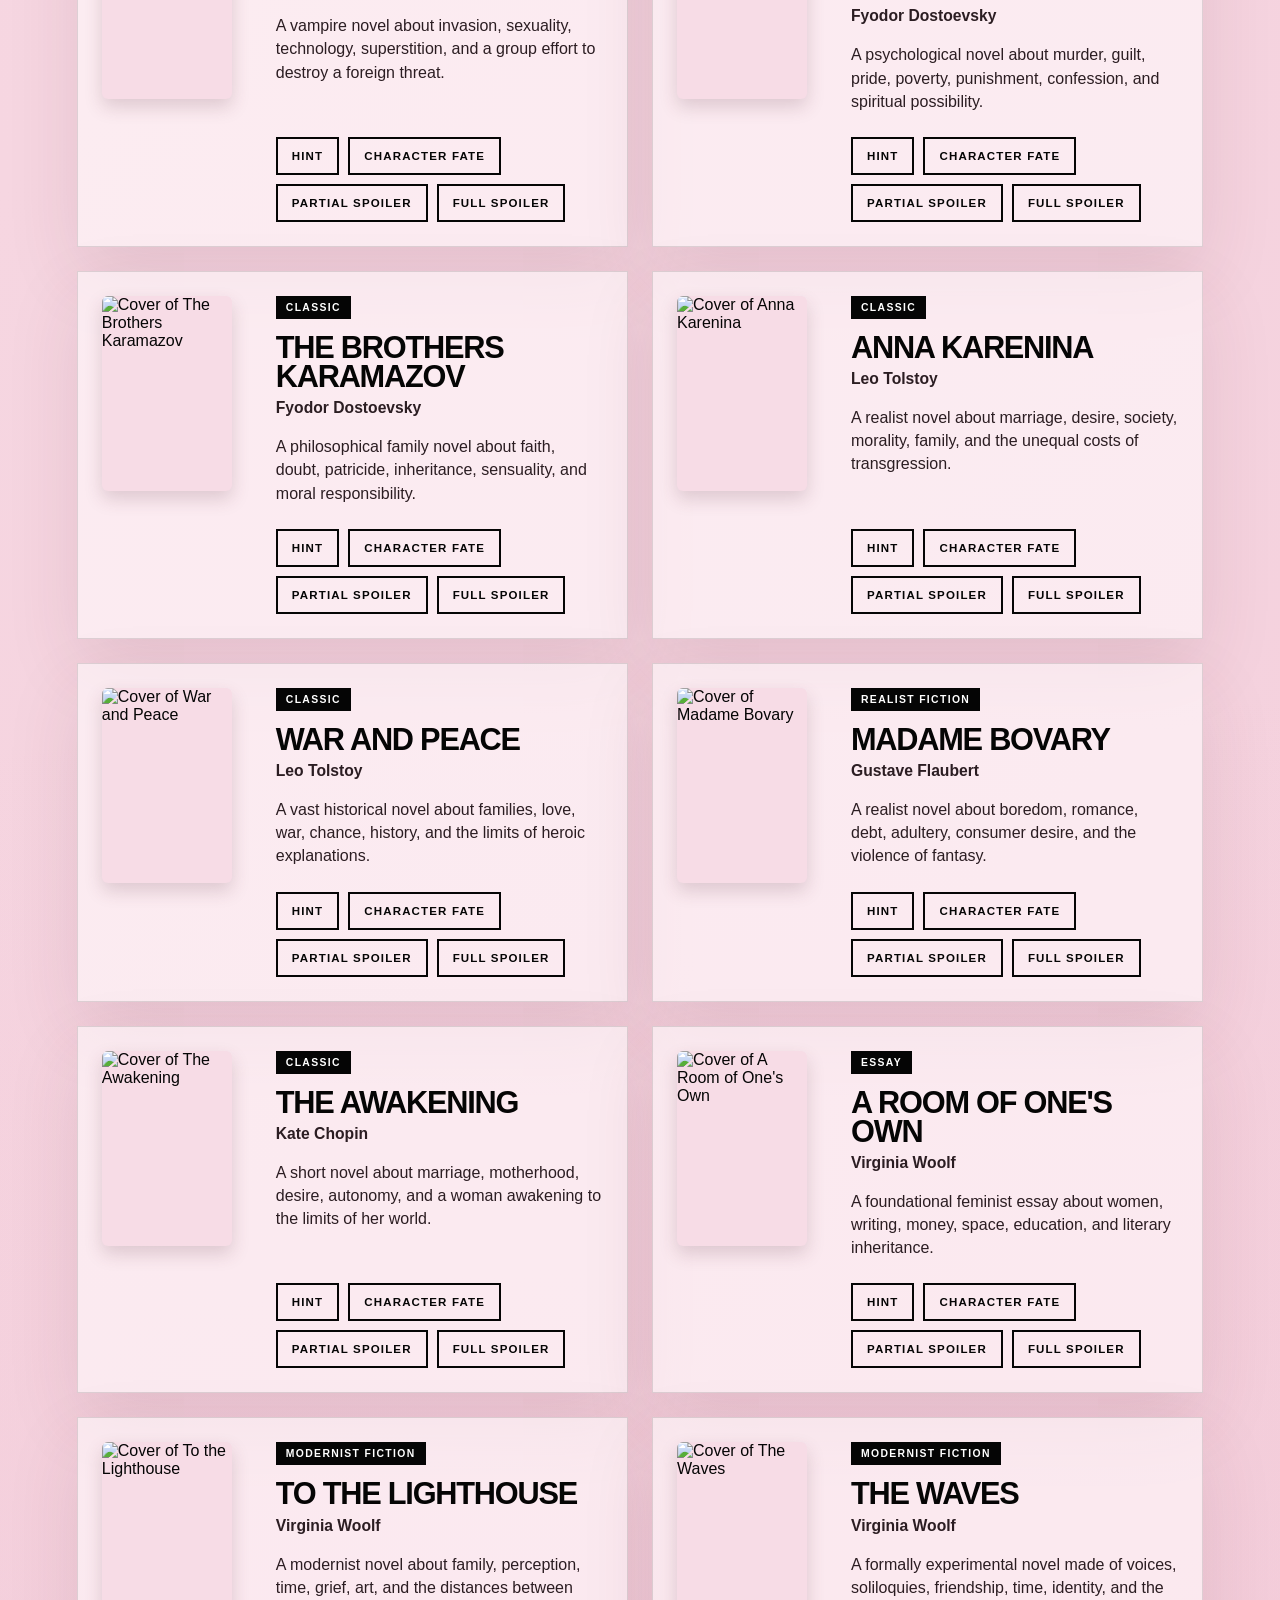
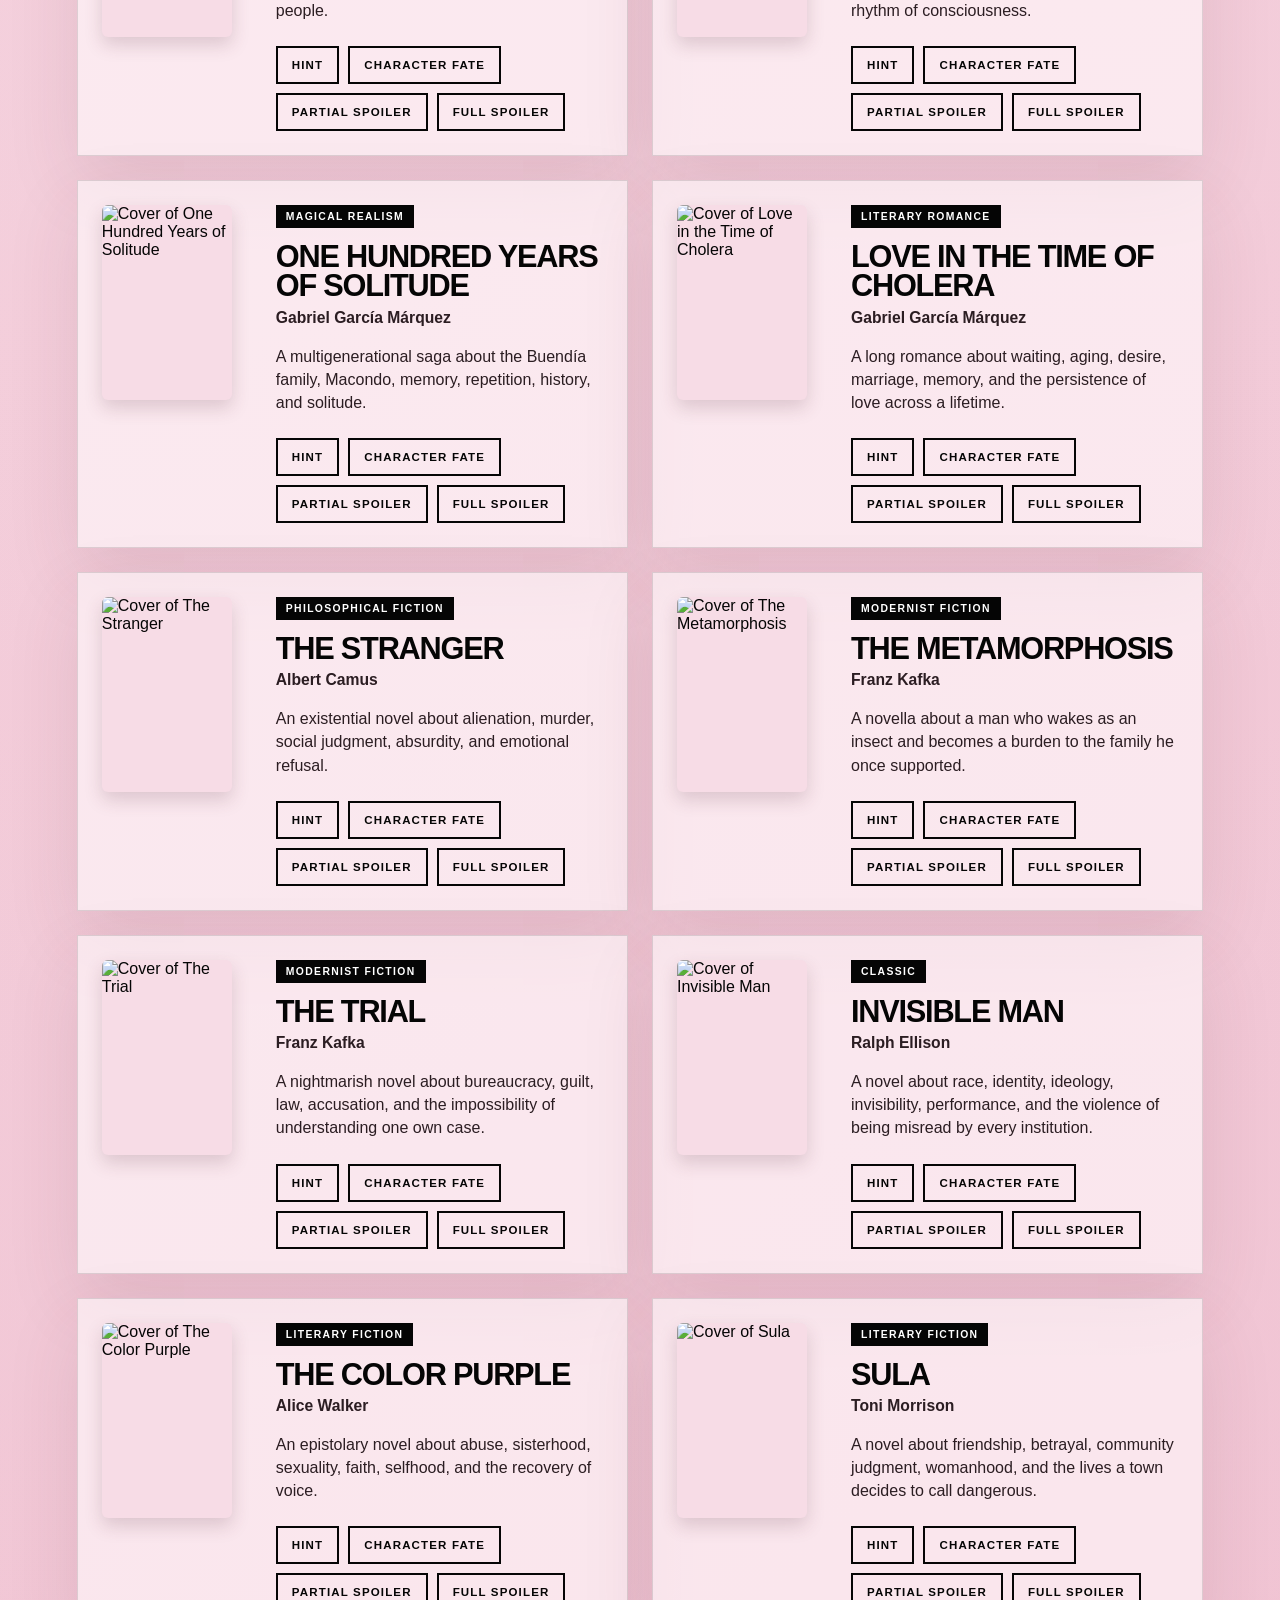
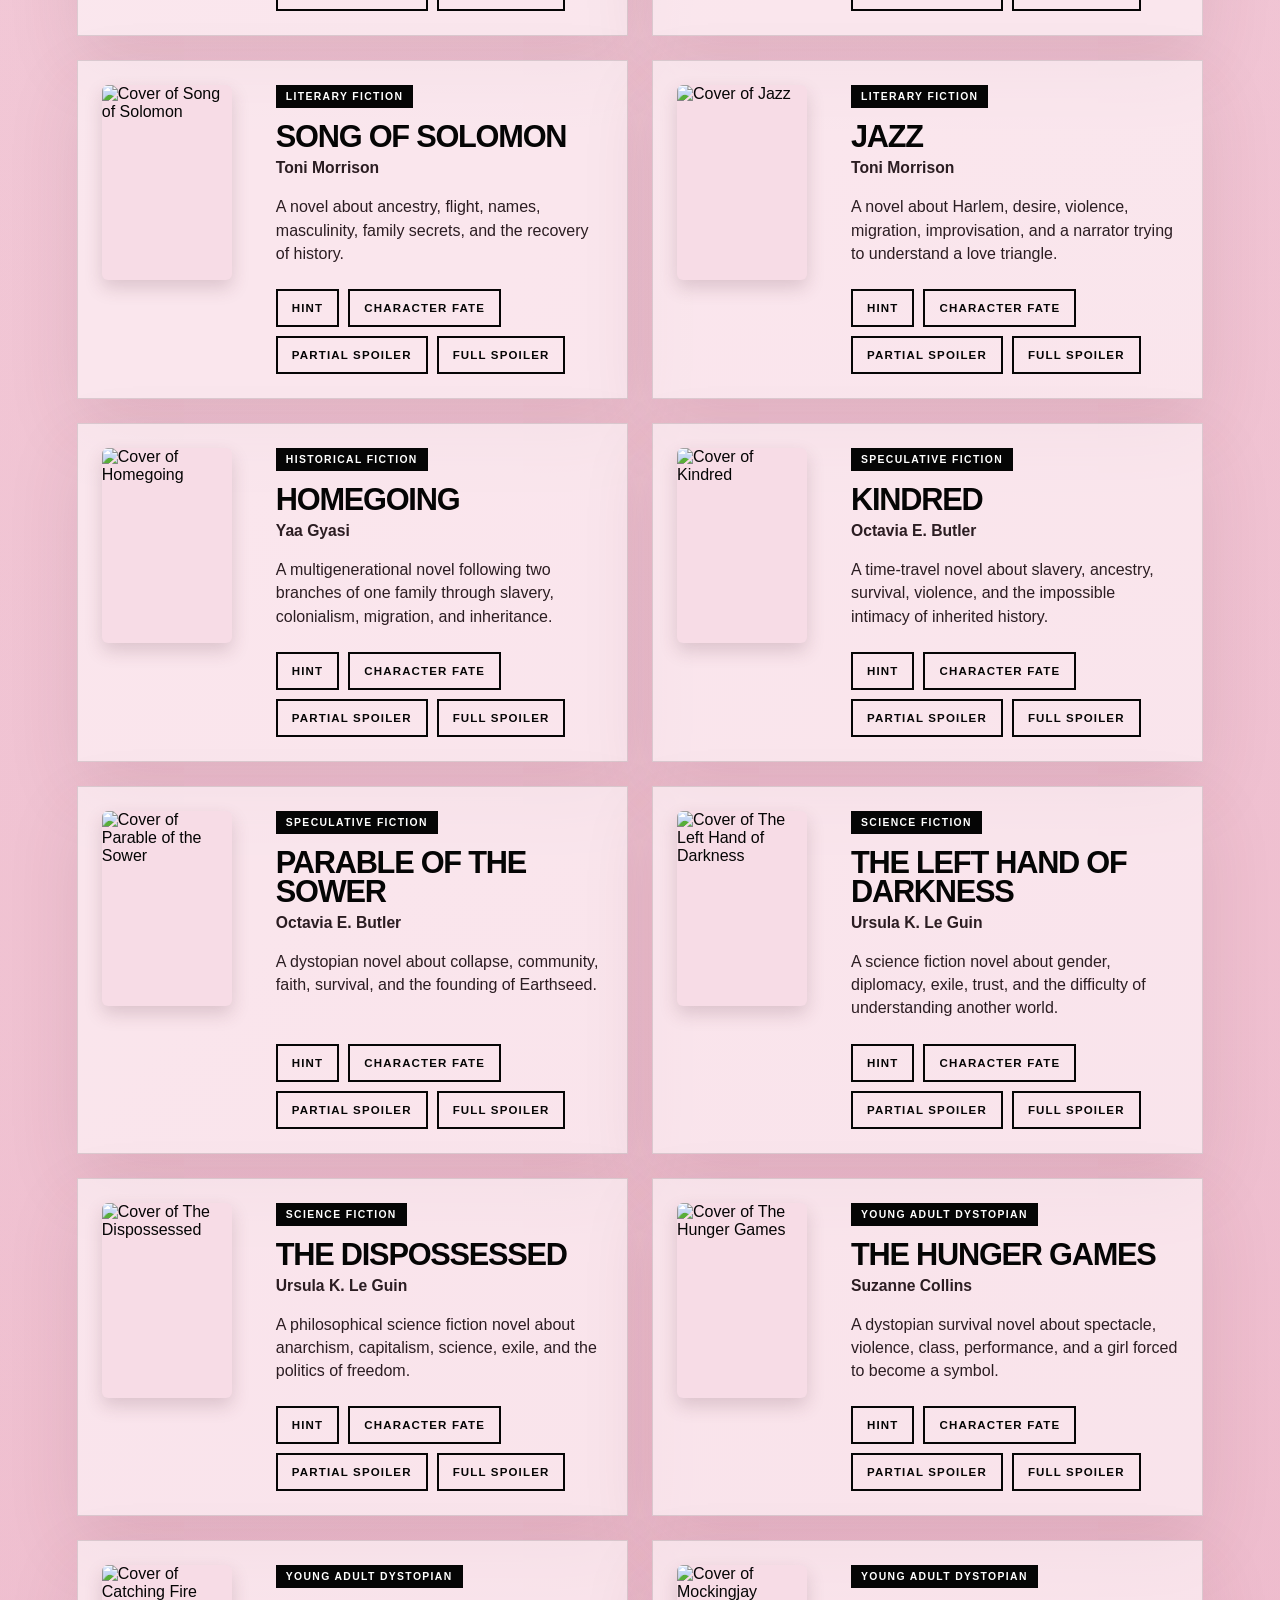
==== commit 4007f84d: "Update logo image source in library.html" ====
--- a/library.html
+++ b/library.html
@@ -12,7 +12,7 @@
 
     <header class="library-topbar">
       <a href="index.html" class="logo-link">
-        <img src="images/spoiled-logo.png" alt="Spoiled logo" />
+        <img src="spoiled-logo.png" alt="Spoiled logo" />
       </a>
 
       <a href="index.html" class="back-link">← Leave the Library </a>
